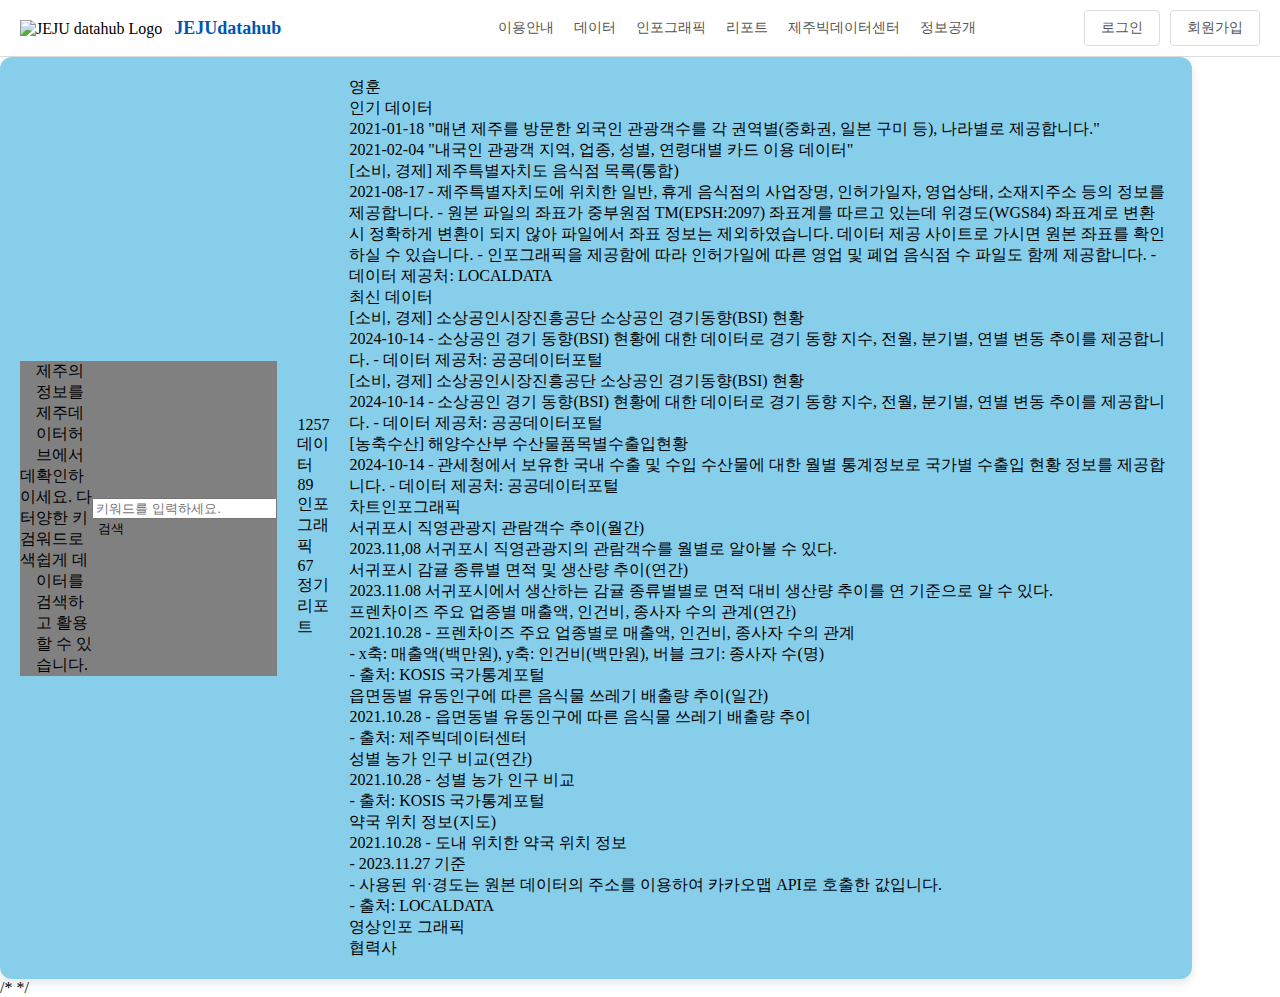
==== index.html @ 3d2c78b9 "first" ====
<!DOCTYPE html>
<html lang="ko">

<head>
    <meta charset="UTF-8">
    <meta name="viewport" content="width=device-width, initial-scale=1.0">
    <title>문성호 홈페이지</title>
    <link rel="stylesheet" href="./style.css">
</head>

<body>


    <!-- 성희 -->
    <header>
        <div> <!-- top-menu global-header -->
            <!-- 네비게이션 바 -->
            <!-- 호버 내일 -->
            <!--이미지 추가 예정-->
            <div class="navbar">
                <!-- 로고 섹션 -->
                <div class="logo">
                    <a href="#" target="_self">
                        <img src="https://via.placeholder.com/30" alt="JEJU datahub Logo">
                        <span>JEJUdatahub</span>
                    </a>
                </div>
                <div></div>

                <!-- 네비게이션 링크 -->
                <div class="nav-links">
                    <a href="#">이용안내</a>
                    <a href="#">데이터</a>
                    <a href="#">인포그래픽</a>
                    <a href="#">리포트</a>
                    <a href="#">제주빅데이터센터</a>
                    <a href="#">정보공개</a>
                </div>

                <!-- 로그인/회원가입 버튼 -->
                <div class="auth-buttons">
                    <button>로그인</button>
                    <button>회원가입</button>
                </div>
            </div>
        </div>
    </header>

    
    <!-- div
        컨테이너
        메인이미지
        두칸 이미지 갖는 클래스
        한칸씩
    
    -->
    <main> 
        <div class = "container">
            <!--데이터 검색 -->
            <div class="mainbackground2">
                <h2 id="bluefont">데이터 검색</h2>
                <p>제주의 정보를 제주데이터허브에서 확인하세요. 다양한 키워드로 쉽게 데이터를 검색하고 활용할 수 있습니다.</p>
                <div>
                    <input type="text" placeholder="키워드를 입력하세요.">
                    <button>검색</button>
                </div>
            </div>
                <div>
                    <!-- ul>li>p>a -->
                    <div>
                        <img src="">
                        <p>1257</p>
                        <span>데이터</spen>
                    </div>
                    <div>
                        <p>89</p>
                        <spen>인포그래픽</spen>
                    </div>
                    <div>
                        <p>67</p>
                        <span>정기리포트</span>
                    </div>
                </div>
                <div>

                    영훈
                    <div>
                        <!-- 인기, 최신데이터 -->
                        <div>
                            <div>
                                <h5>인기 데이터</h5>
                                <ul>
                                    <li>
                                        <a href="">
                                            <i></i>
                                            <h6></h6>
                                            <p>
                                                <span>
                                                    2021-01-18
                                                    <!-- ::after -->
                                                </span>
                                                <span>
                                                    "매년 제주를 방문한 외국인 관광객수를 각 권역별(중화권, 일본 구미 등), 나라별로 제공합니다."
                                                </span>
                                            </p>
                                        </a>
                                    </li>
                                    <li>
                                        <a href="">
                                            <i></i>
                                            <h6></h6>
                                            <p>
                                                <span>
                                                    2021-02-04
                                                    <!-- ::after -->
                                                </span>
                                                <span>
                                                    "내국인 관광객 지역, 업종, 성별, 연령대별 카드 이용 데이터"
                                                </span>
                                            </p>
                                        </a>
                                    </li>
                                    <li>
                                        <a href="">
                                            <i></i>
                                            <h6>[소비, 경제] 제주특별자치도 음식점 목록(통합) </h6>
                                            <p>
                                                <span>
                                                    2021-08-17
                                                    <!-- ::after -->
                                                </span>
                                                <span>
                                                    - 제주특별자치도에 위치한 일반, 휴게 음식점의 사업장명, 인허가일자, 영업상태, 소재지주소 등의 정보를 제공합니다.
                                                    - 원본 파일의 좌표가 중부원점 TM(EPSH:2097) 좌표계를 따르고 있는데 위경도(WGS84) 좌표계로 변환 시
                                                    정확하게 변환이 되지 않아 파일에서 좌표 정보는 제외하였습니다. 데이터 제공 사이트로 가시면 원본 좌표를 확인하실 수
                                                    있습니다.
                                                    - 인포그래픽을 제공함에 따라 인허가일에 따른 영업 및 폐업 음식점 수 파일도 함께 제공합니다.
                                                    - 데이터 제공처: LOCALDATA
                                                    <!-- <::after></::after> -->
                                                </span>
                                            </p>
                                        </a>
                                    </li>
                                </ul>
                            </div>
                            <div>
                                <h5>최신 데이터</h5>
                                <ul>
                                    <li>
                                        <a href="">
                                            <i></i>
                                            <h6> [소비, 경제] 소상공인시장진흥공단 소상공인 경기동향(BSI) 현황 </h6>
                                            <p>
                                                <span>
                                                    2024-10-14
                                                    <!-- ::after -->
                                                </span>
                                                <span>
                                                    - 소상공인 경기 동향(BSI) 현황에 대한 데이터로 경기 동향 지수, 전월, 분기별, 연별 변동 추이를 제공합니다.
                                                    - 데이터 제공처: 공공데이터포털
                                                    <!-- ::after -->
                                                </span>
                                            </p>
                                        </a>
                                    </li>
                                    <li>
                                        <a href="">
                                            <i></i>
                                            <h6> [소비, 경제] 소상공인시장진흥공단 소상공인 경기동향(BSI) 현황 </h6>
                                            <p>
                                                <span>
                                                    2024-10-14
                                                    <!-- ::after -->
                                                </span>
                                                <span>
                                                    - 소상공인 경기 동향(BSI) 현황에 대한 데이터로 경기 동향 지수, 전월, 분기별, 연별 변동 추이를 제공합니다.
                                                    - 데이터 제공처: 공공데이터포털
                                                    <!-- ::after -->
                                                </span>
                                            </p>
                                        </a>
                                    </li>
                                    <li>
                                        <a href="">
                                            <i></i>
                                            <h6> [농축수산] 해양수산부 수산물품목별수출입현황 </h6>
                                            <p>
                                                <span>
                                                    2024-10-14
                                                    <!-- ::after -->
                                                </span>
                                                <span>
                                                    - 관세청에서 보유한 국내 수출 및 수입 수산물에 대한 월별 통계정보로 국가별 수출입 현황 정보를 제공합니다.
                                                    - 데이터 제공처: 공공데이터포털
                                                    <!-- ::after -->
                                                </span>
                                            </p>
                                        </a>
                                    </li>
                                </ul>
                            </div>
                        </div>
                    </div>

                    <div>
                        <!-- 차트인포 그래픽  -->
                        <div>
                            <h5>차트인포그래픽</h5>
                            <a href=""></a>
                            <ul>
                                <li>
                                    <a href="">
                                        <i></i>
                                        <h6>서귀포시 직영관광지 관람객수 추이(월간)</h6>
                                        <p>
                                            <span>
                                                2023.11,08
                                                <!-- after -->
                                            </span>
                                            <span>
                                                서귀포시 직영관광지의 관람객수를 월별로 알아볼 수 있다.
                                                <!-- after -->
                                            </span>
                                        </p>
                                    </a>
                                </li>
                                <li>
                                    <a href="">
                                        <i></i>
                                        <h6>서귀포시 감귤 종류별 면적 및 생산량 추이(연간)</h6>
                                        <p>
                                            <span>
                                                2023.11.08
                                                <!-- after -->
                                            </span>
                                            <span>
                                                서귀포시에서 생산하는 감귤 종류별별로 면적 대비 생산량 추이를 연 기준으로 알 수 있다.
                                                <!-- after -->
                                            </span>
                                        </p>
                                    </a>
                                </li>
                                <li>
                                    <a href="">
                                        <i></i>
                                        <h6>프렌차이즈 주요 업종별 매출액, 인건비, 종사자 수의 관계(연간)</h6>
                                        <p>
                                            <span>
                                                2021.10.28
                                                <!-- after -->
                                            </span>
                                            <span>
                                                - 프렌차이즈 주요 업종별로 매출액, 인건비, 종사자 수의 관계
                                                <br>
                                                - x축: 매출액(백만원), y축: 인건비(백만원), 버블 크기: 종사자 수(명)
                                                <br>
                                                - 출처: KOSIS 국가통계포털
                                                <!-- after -->
                                            </span>
                                        </p>
                                    </a>
                                </li>
                                <li>
                                    <a href="">
                                        <i></i>
                                        <h6>읍면동별 유동인구에 따른 음식물 쓰레기 배출량 추이(일간)</h6>
                                        <p>
                                            <span>
                                                2021.10.28
                                                <!-- <::after></::after> -->
                                            </span>
                                            <span>
                                                - 읍면동별 유동인구에 따른 음식물 쓰레기 배출량 추이
                                                <br>
                                                - 출처: 제주빅데이터센터
                                                <!-- <::after></::after> -->
                                            </span>
                                        </p>
                                    </a>
                                </li>
                                <li>
                                    <a href="">
                                        <i></i>
                                        <h6>성별 농가 인구 비교(연간)</h6>
                                        <p>
                                            <span>
                                                2021.10.28
                                                <!-- <::after></::after> -->
                                            </span>
                                            <span>
                                                - 성별 농가 인구 비교
                                                <br>
                                                - 출처: KOSIS 국가통계포털
                                                <!-- <::after></::after> -->
                                            </span>
                                        </p>
                                    </a>
                                </li>
                                <li>
                                    <a href="">
                                        <i></i>
                                        <h6>약국 위치 정보(지도)</h6>
                                        <p>
                                            <span>
                                                2021.10.28
                                                <!-- <::after></::after> -->
                                            </span>
                                            <span>
                                                - 도내 위치한 약국 위치 정보
                                                <br>
                                                - 2023.11.27 기준
                                                <br>
                                                - 사용된 위·경도는 원본 데이터의 주소를 이용하여 카카오맵 API로 호출한 값입니다.
                                                <br>
                                                - 출처: LOCALDATA
                                                <!-- <::after></::after> -->
                                            </span>
                                        </p>
                                    </a>
                                </li>
                            </ul>
                        </div>

                    </div>

                    <div>
                        <!-- 멀티미디어 -->
                        <div>
                            <h5>영상인포 그래픽</h5>
                            <a href=""></a>
                            <ul>
                                <li>
                                    <ifram></ifram>
                                    <h6></h6>
                                    <p></p>
                                </li>
                                <li>
                                    <ifram></ifram>
                                    <h6></h6>
                                    <p></p>
                                </li>
                                <li>
                                    <ifram></ifram>
                                    <h6></h6>
                                    <p></p>
                                </li>
                                <li>
                                    <ifram></ifram>
                                    <h6></h6>
                                    <p></p>
                                </li>
                                <li>
                                    <ifram></ifram>
                                    <h6></h6>
                                    <p></p>
                                </li>
                                <li>
                                    <ifram></ifram>
                                    <h6></h6>
                                    <p></p>
                                </li>
                            </ul>
                        </div>
                    </div>
                    <!-- 민호 -->
                    <!-- div>.section notice-report  -->
                    <div class="section notice-report">

                </div>

            <div>
                        협력사
        </div>
</main>

    <footer>

    </footer>
    <!-- iframe 추가 -->
</body>

</html>
<!-- adfasdfasdf -->
/* */
<!-- -->
---- style.css ----
/* 초기화 시작 */
body {
    background-color: #fff;
    margin: 0;
    padding: 0;
}

a {
    /* 링크 밑줄 없애기 */
    text-decoration: none;
    color: inherit;
}

img, video {
    max-width: 100%;
    height: auto;
}

button {
    background-color: transparent;
    border: none;
}

h1, h2, h3, h4, h5, h6 {
    font-size: inherit;
    font-weight: inherit;
    margin: 0;
}

ol, ul {
    list-style: none;
    margin: 0;
    padding: 0;
}

p {
    margin: 0;
    padding: 0;
}
/* 초기화 끝 */

/* 네비게이션 스타일 */
.navbar {
    display: flex;
    justify-content: space-between;
    align-items: center;
    padding: 10px 20px;
    background-color: #fff;
    border-bottom: 1px solid #ddd;
}

.navbar .logo {
    display: flex;
    align-items: center;
}

.navbar .logo img {
    height: 30px;
    margin-right: 8px;
}

.navbar .logo span {
    font-size: 18px;
    font-weight: bold;
    color: #0056b3;
}

.navbar .nav-links {
    display: flex;
    gap: 20px;
}

.navbar .nav-links a {
    font-size: 14px;
    color: #555;
}

.navbar .auth-buttons {
    display: flex;
    gap: 10px;
}

.navbar .auth-buttons button {
    padding: 8px 16px;
    border: 1px solid #ddd;
    border-radius: 4px;
    font-size: 14px;
    cursor: pointer;
    color: #555;
}

.navbar .auth-buttons button:hover {
    background-color: #f0f0f0;
}


.mainbackground {
    font-family: Arial, sans-serif;
    margin: 0;
    padding: 0;
    display: flex;
    justify-content: center;
    align-items: center;
    height: 100vh;
    background-color: #f4f8ff;
}
.mainbackground2 {
    margin: 0;
    padding: 0;
    display: flex;
    justify-content: center;
    align-items: center;
    background-color : grey;
}
.container {
    width: 90%;
    max-width: 2000px;
    background-color: skyblue;
    border-radius: 12px;
    padding: 20px;
    box-shadow: 0 4px 10px rgba(0, 0, 0, 0.1);
    display: flex;
    gap: 20px;
    align-items: center;
}

.bluefont {
    font-family: monospace;
    color: #0056b3;
}
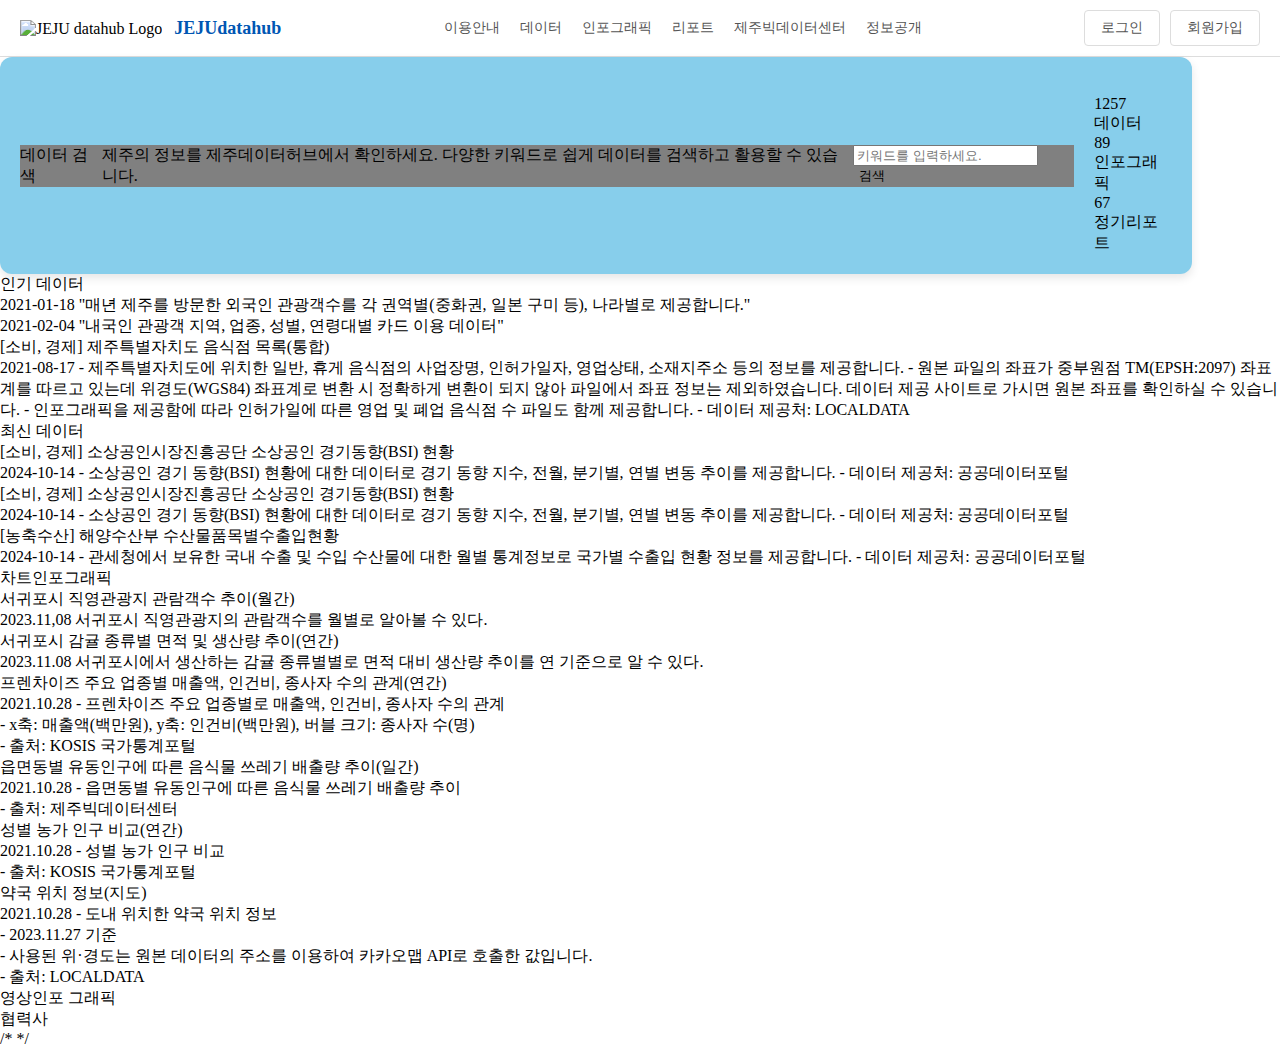
==== commit d6904a3c: "분리" ====
--- a/index.html
+++ b/index.html
@@ -9,8 +9,6 @@
 </head>
 
 <body>
-
-
     <!-- 성희 -->
     <header>
         <div> <!-- top-menu global-header -->
@@ -25,8 +23,7 @@
                         <span>JEJUdatahub</span>
                     </a>
                 </div>
-                <div></div>
-
+                
                 <!-- 네비게이션 링크 -->
                 <div class="nav-links">
                     <a href="#">이용안내</a>
@@ -46,7 +43,7 @@
         </div>
     </header>
 
-    
+
     <!-- div
         컨테이너
         메인이미지
@@ -54,10 +51,9 @@
         한칸씩
     
     -->
-    <main> 
-        <div class = "container">
-            <!--데이터 검색 -->
-            <div class="mainbackground2">
+    <main>
+        <div class="container">
+            <div class="mainbackground2"><!--데이터 검색 -->
                 <h2 id="bluefont">데이터 검색</h2>
                 <p>제주의 정보를 제주데이터허브에서 확인하세요. 다양한 키워드로 쉽게 데이터를 검색하고 활용할 수 있습니다.</p>
                 <div>
@@ -65,313 +61,312 @@
                     <button>검색</button>
                 </div>
             </div>
-                <div>
-                    <!-- ul>li>p>a -->
-                    <div>
-                        <img src="">
-                        <p>1257</p>
-                        <span>데이터</spen>
-                    </div>
-                    <div>
-                        <p>89</p>
-                        <spen>인포그래픽</spen>
-                    </div>
-                    <div>
-                        <p>67</p>
-                        <span>정기리포트</span>
-                    </div>
-                </div>
-                <div>
-
-                    영훈
-                    <div>
-                        <!-- 인기, 최신데이터 -->
-                        <div>
-                            <div>
-                                <h5>인기 데이터</h5>
-                                <ul>
-                                    <li>
-                                        <a href="">
-                                            <i></i>
-                                            <h6></h6>
-                                            <p>
-                                                <span>
-                                                    2021-01-18
-                                                    <!-- ::after -->
-                                                </span>
-                                                <span>
-                                                    "매년 제주를 방문한 외국인 관광객수를 각 권역별(중화권, 일본 구미 등), 나라별로 제공합니다."
-                                                </span>
-                                            </p>
-                                        </a>
-                                    </li>
-                                    <li>
-                                        <a href="">
-                                            <i></i>
-                                            <h6></h6>
-                                            <p>
-                                                <span>
-                                                    2021-02-04
-                                                    <!-- ::after -->
-                                                </span>
-                                                <span>
-                                                    "내국인 관광객 지역, 업종, 성별, 연령대별 카드 이용 데이터"
-                                                </span>
-                                            </p>
-                                        </a>
-                                    </li>
-                                    <li>
-                                        <a href="">
-                                            <i></i>
-                                            <h6>[소비, 경제] 제주특별자치도 음식점 목록(통합) </h6>
-                                            <p>
-                                                <span>
-                                                    2021-08-17
-                                                    <!-- ::after -->
-                                                </span>
-                                                <span>
-                                                    - 제주특별자치도에 위치한 일반, 휴게 음식점의 사업장명, 인허가일자, 영업상태, 소재지주소 등의 정보를 제공합니다.
-                                                    - 원본 파일의 좌표가 중부원점 TM(EPSH:2097) 좌표계를 따르고 있는데 위경도(WGS84) 좌표계로 변환 시
-                                                    정확하게 변환이 되지 않아 파일에서 좌표 정보는 제외하였습니다. 데이터 제공 사이트로 가시면 원본 좌표를 확인하실 수
-                                                    있습니다.
-                                                    - 인포그래픽을 제공함에 따라 인허가일에 따른 영업 및 폐업 음식점 수 파일도 함께 제공합니다.
-                                                    - 데이터 제공처: LOCALDATA
-                                                    <!-- <::after></::after> -->
-                                                </span>
-                                            </p>
-                                        </a>
-                                    </li>
-                                </ul>
-                            </div>
-                            <div>
-                                <h5>최신 데이터</h5>
-                                <ul>
-                                    <li>
-                                        <a href="">
-                                            <i></i>
-                                            <h6> [소비, 경제] 소상공인시장진흥공단 소상공인 경기동향(BSI) 현황 </h6>
-                                            <p>
-                                                <span>
-                                                    2024-10-14
-                                                    <!-- ::after -->
-                                                </span>
-                                                <span>
-                                                    - 소상공인 경기 동향(BSI) 현황에 대한 데이터로 경기 동향 지수, 전월, 분기별, 연별 변동 추이를 제공합니다.
-                                                    - 데이터 제공처: 공공데이터포털
-                                                    <!-- ::after -->
-                                                </span>
-                                            </p>
-                                        </a>
-                                    </li>
-                                    <li>
-                                        <a href="">
-                                            <i></i>
-                                            <h6> [소비, 경제] 소상공인시장진흥공단 소상공인 경기동향(BSI) 현황 </h6>
-                                            <p>
-                                                <span>
-                                                    2024-10-14
-                                                    <!-- ::after -->
-                                                </span>
-                                                <span>
-                                                    - 소상공인 경기 동향(BSI) 현황에 대한 데이터로 경기 동향 지수, 전월, 분기별, 연별 변동 추이를 제공합니다.
-                                                    - 데이터 제공처: 공공데이터포털
-                                                    <!-- ::after -->
-                                                </span>
-                                            </p>
-                                        </a>
-                                    </li>
-                                    <li>
-                                        <a href="">
-                                            <i></i>
-                                            <h6> [농축수산] 해양수산부 수산물품목별수출입현황 </h6>
-                                            <p>
-                                                <span>
-                                                    2024-10-14
-                                                    <!-- ::after -->
-                                                </span>
-                                                <span>
-                                                    - 관세청에서 보유한 국내 수출 및 수입 수산물에 대한 월별 통계정보로 국가별 수출입 현황 정보를 제공합니다.
-                                                    - 데이터 제공처: 공공데이터포털
-                                                    <!-- ::after -->
-                                                </span>
-                                            </p>
-                                        </a>
-                                    </li>
-                                </ul>
-                            </div>
-                        </div>
-                    </div>
-
-                    <div>
-                        <!-- 차트인포 그래픽  -->
-                        <div>
-                            <h5>차트인포그래픽</h5>
-                            <a href=""></a>
-                            <ul>
-                                <li>
-                                    <a href="">
-                                        <i></i>
-                                        <h6>서귀포시 직영관광지 관람객수 추이(월간)</h6>
-                                        <p>
-                                            <span>
-                                                2023.11,08
-                                                <!-- after -->
-                                            </span>
-                                            <span>
-                                                서귀포시 직영관광지의 관람객수를 월별로 알아볼 수 있다.
-                                                <!-- after -->
-                                            </span>
-                                        </p>
-                                    </a>
-                                </li>
-                                <li>
-                                    <a href="">
-                                        <i></i>
-                                        <h6>서귀포시 감귤 종류별 면적 및 생산량 추이(연간)</h6>
-                                        <p>
-                                            <span>
-                                                2023.11.08
-                                                <!-- after -->
-                                            </span>
-                                            <span>
-                                                서귀포시에서 생산하는 감귤 종류별별로 면적 대비 생산량 추이를 연 기준으로 알 수 있다.
-                                                <!-- after -->
-                                            </span>
-                                        </p>
-                                    </a>
-                                </li>
-                                <li>
-                                    <a href="">
-                                        <i></i>
-                                        <h6>프렌차이즈 주요 업종별 매출액, 인건비, 종사자 수의 관계(연간)</h6>
-                                        <p>
-                                            <span>
-                                                2021.10.28
-                                                <!-- after -->
-                                            </span>
-                                            <span>
-                                                - 프렌차이즈 주요 업종별로 매출액, 인건비, 종사자 수의 관계
-                                                <br>
-                                                - x축: 매출액(백만원), y축: 인건비(백만원), 버블 크기: 종사자 수(명)
-                                                <br>
-                                                - 출처: KOSIS 국가통계포털
-                                                <!-- after -->
-                                            </span>
-                                        </p>
-                                    </a>
-                                </li>
-                                <li>
-                                    <a href="">
-                                        <i></i>
-                                        <h6>읍면동별 유동인구에 따른 음식물 쓰레기 배출량 추이(일간)</h6>
-                                        <p>
-                                            <span>
-                                                2021.10.28
-                                                <!-- <::after></::after> -->
-                                            </span>
-                                            <span>
-                                                - 읍면동별 유동인구에 따른 음식물 쓰레기 배출량 추이
-                                                <br>
-                                                - 출처: 제주빅데이터센터
-                                                <!-- <::after></::after> -->
-                                            </span>
-                                        </p>
-                                    </a>
-                                </li>
-                                <li>
-                                    <a href="">
-                                        <i></i>
-                                        <h6>성별 농가 인구 비교(연간)</h6>
-                                        <p>
-                                            <span>
-                                                2021.10.28
-                                                <!-- <::after></::after> -->
-                                            </span>
-                                            <span>
-                                                - 성별 농가 인구 비교
-                                                <br>
-                                                - 출처: KOSIS 국가통계포털
-                                                <!-- <::after></::after> -->
-                                            </span>
-                                        </p>
-                                    </a>
-                                </li>
-                                <li>
-                                    <a href="">
-                                        <i></i>
-                                        <h6>약국 위치 정보(지도)</h6>
-                                        <p>
-                                            <span>
-                                                2021.10.28
-                                                <!-- <::after></::after> -->
-                                            </span>
-                                            <span>
-                                                - 도내 위치한 약국 위치 정보
-                                                <br>
-                                                - 2023.11.27 기준
-                                                <br>
-                                                - 사용된 위·경도는 원본 데이터의 주소를 이용하여 카카오맵 API로 호출한 값입니다.
-                                                <br>
-                                                - 출처: LOCALDATA
-                                                <!-- <::after></::after> -->
-                                            </span>
-                                        </p>
-                                    </a>
-                                </li>
-                            </ul>
-                        </div>
-
-                    </div>
-
-                    <div>
-                        <!-- 멀티미디어 -->
-                        <div>
-                            <h5>영상인포 그래픽</h5>
-                            <a href=""></a>
-                            <ul>
-                                <li>
-                                    <ifram></ifram>
-                                    <h6></h6>
-                                    <p></p>
-                                </li>
-                                <li>
-                                    <ifram></ifram>
-                                    <h6></h6>
-                                    <p></p>
-                                </li>
-                                <li>
-                                    <ifram></ifram>
-                                    <h6></h6>
-                                    <p></p>
-                                </li>
-                                <li>
-                                    <ifram></ifram>
-                                    <h6></h6>
-                                    <p></p>
-                                </li>
-                                <li>
-                                    <ifram></ifram>
-                                    <h6></h6>
-                                    <p></p>
-                                </li>
-                                <li>
-                                    <ifram></ifram>
-                                    <h6></h6>
-                                    <p></p>
-                                </li>
-                            </ul>
-                        </div>
-                    </div>
-                    <!-- 민호 -->
-                    <!-- div>.section notice-report  -->
-                    <div class="section notice-report">
-
-                </div>
-
             <div>
-                        협력사
-        </div>
-</main>
+                <!-- ul>li>p>a -->
+                <div>
+                    <img src="">
+                    <p>1257</p>
+                    <span>데이터</span>
+                </div>
+                <div>
+                    <p>89</p>
+                    <span>인포그래픽</span>
+                </div>
+                <div>
+                    <p>67</p>
+                    <span>정기리포트</span>
+                </div>
+            </div>
+        </div>
+        <div>
+            <!-- <5개 컴포넌트> -->
+        </div>
+
+        <!-- 영훈 -->
+        <div><!-- 인기, 최신데이터 -->
+            <div>
+                <div>
+                    <h5>인기 데이터</h5>
+                    <ul>
+                        <li>
+                            <a href="">
+                                <i></i>
+                                <h6></h6>
+                                <p>
+                                    <span>
+                                        2021-01-18
+                                        <!-- ::after -->
+                                    </span>
+                                    <span>
+                                        "매년 제주를 방문한 외국인 관광객수를 각 권역별(중화권, 일본 구미 등), 나라별로 제공합니다."
+                                    </span>
+                                </p>
+                            </a>
+                        </li>
+                        <li>
+                            <a href="">
+                                <i></i>
+                                <h6></h6>
+                                <p>
+                                    <span>
+                                        2021-02-04
+                                        <!-- ::after -->
+                                    </span>
+                                    <span>
+                                        "내국인 관광객 지역, 업종, 성별, 연령대별 카드 이용 데이터"
+                                    </span>
+                                </p>
+                            </a>
+                        </li>
+                        <li>
+                            <a href="">
+                                <i></i>
+                                <h6>[소비, 경제] 제주특별자치도 음식점 목록(통합) </h6>
+                                <p>
+                                    <span>
+                                        2021-08-17
+                                        <!-- ::after -->
+                                    </span>
+                                    <span>
+                                        - 제주특별자치도에 위치한 일반, 휴게 음식점의 사업장명, 인허가일자, 영업상태, 소재지주소 등의 정보를 제공합니다.
+                                        - 원본 파일의 좌표가 중부원점 TM(EPSH:2097) 좌표계를 따르고 있는데 위경도(WGS84) 좌표계로 변환 시
+                                        정확하게 변환이 되지 않아 파일에서 좌표 정보는 제외하였습니다. 데이터 제공 사이트로 가시면 원본 좌표를 확인하실 수
+                                        있습니다.
+                                        - 인포그래픽을 제공함에 따라 인허가일에 따른 영업 및 폐업 음식점 수 파일도 함께 제공합니다.
+                                        - 데이터 제공처: LOCALDATA
+                                        <!-- <::after></::after> -->
+                                    </span>
+                                </p>
+                            </a>
+                        </li>
+                    </ul>
+                </div>
+                <div>
+                    <h5>최신 데이터</h5>
+                    <ul>
+                        <li>
+                            <a href="">
+                                <i></i>
+                                <h6> [소비, 경제] 소상공인시장진흥공단 소상공인 경기동향(BSI) 현황 </h6>
+                                <p>
+                                    <span>
+                                        2024-10-14
+                                        <!-- ::after -->
+                                    </span>
+                                    <span>
+                                        - 소상공인 경기 동향(BSI) 현황에 대한 데이터로 경기 동향 지수, 전월, 분기별, 연별 변동 추이를 제공합니다.
+                                        - 데이터 제공처: 공공데이터포털
+                                        <!-- ::after -->
+                                    </span>
+                                </p>
+                            </a>
+                        </li>
+                        <li>
+                            <a href="">
+                                <i></i>
+                                <h6> [소비, 경제] 소상공인시장진흥공단 소상공인 경기동향(BSI) 현황 </h6>
+                                <p>
+                                    <span>
+                                        2024-10-14
+                                        <!-- ::after -->
+                                    </span>
+                                    <span>
+                                        - 소상공인 경기 동향(BSI) 현황에 대한 데이터로 경기 동향 지수, 전월, 분기별, 연별 변동 추이를 제공합니다.
+                                        - 데이터 제공처: 공공데이터포털
+                                        <!-- ::after -->
+                                    </span>
+                                </p>
+                            </a>
+                        </li>
+                        <li>
+                            <a href="">
+                                <i></i>
+                                <h6> [농축수산] 해양수산부 수산물품목별수출입현황 </h6>
+                                <p>
+                                    <span>
+                                        2024-10-14
+                                        <!-- ::after -->
+                                    </span>
+                                    <span>
+                                        - 관세청에서 보유한 국내 수출 및 수입 수산물에 대한 월별 통계정보로 국가별 수출입 현황 정보를 제공합니다.
+                                        - 데이터 제공처: 공공데이터포털
+                                        <!-- ::after -->
+                                    </span>
+                                </p>
+                            </a>
+                        </li>
+                    </ul>
+                </div>
+            </div>
+        </div>
+
+        <div><!-- 차트인포 그래픽  -->
+            <div>
+                <h5>차트인포그래픽</h5>
+                <a href=""></a>
+                <ul>
+                    <li>
+                        <a href="">
+                            <i></i>
+                            <h6>서귀포시 직영관광지 관람객수 추이(월간)</h6>
+                            <p>
+                                <span>
+                                    2023.11,08
+                                    <!-- after -->
+                                </span>
+                                <span>
+                                    서귀포시 직영관광지의 관람객수를 월별로 알아볼 수 있다.
+                                    <!-- after -->
+                                </span>
+                            </p>
+                        </a>
+                    </li>
+                    <li>
+                        <a href="">
+                            <i></i>
+                            <h6>서귀포시 감귤 종류별 면적 및 생산량 추이(연간)</h6>
+                            <p>
+                                <span>
+                                    2023.11.08
+                                    <!-- after -->
+                                </span>
+                                <span>
+                                    서귀포시에서 생산하는 감귤 종류별별로 면적 대비 생산량 추이를 연 기준으로 알 수 있다.
+                                    <!-- after -->
+                                </span>
+                            </p>
+                        </a>
+                    </li>
+                    <li>
+                        <a href="">
+                            <i></i>
+                            <h6>프렌차이즈 주요 업종별 매출액, 인건비, 종사자 수의 관계(연간)</h6>
+                            <p>
+                                <span>
+                                    2021.10.28
+                                    <!-- after -->
+                                </span>
+                                <span>
+                                    - 프렌차이즈 주요 업종별로 매출액, 인건비, 종사자 수의 관계
+                                    <br>
+                                    - x축: 매출액(백만원), y축: 인건비(백만원), 버블 크기: 종사자 수(명)
+                                    <br>
+                                    - 출처: KOSIS 국가통계포털
+                                    <!-- after -->
+                                </span>
+                            </p>
+                        </a>
+                    </li>
+                    <li>
+                        <a href="">
+                            <i></i>
+                            <h6>읍면동별 유동인구에 따른 음식물 쓰레기 배출량 추이(일간)</h6>
+                            <p>
+                                <span>
+                                    2021.10.28
+                                    <!-- <::after></::after> -->
+                                </span>
+                                <span>
+                                    - 읍면동별 유동인구에 따른 음식물 쓰레기 배출량 추이
+                                    <br>
+                                    - 출처: 제주빅데이터센터
+                                    <!-- <::after></::after> -->
+                                </span>
+                            </p>
+                        </a>
+                    </li>
+                    <li>
+                        <a href="">
+                            <i></i>
+                            <h6>성별 농가 인구 비교(연간)</h6>
+                            <p>
+                                <span>
+                                    2021.10.28
+                                    <!-- <::after></::after> -->
+                                </span>
+                                <span>
+                                    - 성별 농가 인구 비교
+                                    <br>
+                                    - 출처: KOSIS 국가통계포털
+                                    <!-- <::after></::after> -->
+                                </span>
+                            </p>
+                        </a>
+                    </li>
+                    <li>
+                        <a href="">
+                            <i></i>
+                            <h6>약국 위치 정보(지도)</h6>
+                            <p>
+                                <span>
+                                    2021.10.28
+                                    <!-- <::after></::after> -->
+                                </span>
+                                <span>
+                                    - 도내 위치한 약국 위치 정보
+                                    <br>
+                                    - 2023.11.27 기준
+                                    <br>
+                                    - 사용된 위·경도는 원본 데이터의 주소를 이용하여 카카오맵 API로 호출한 값입니다.
+                                    <br>
+                                    - 출처: LOCALDATA
+                                    <!-- <::after></::after> -->
+                                </span>
+                            </p>
+                        </a>
+                    </li>
+                </ul>
+            </div>
+        </div>
+
+        <div> <!-- 멀티미디어 -->
+            <div>
+                <h5>영상인포 그래픽</h5>
+                <a href=""></a>
+                <ul>
+                    <li>
+                        <ifram></ifram>
+                        <h6></h6>
+                        <p></p>
+                    </li>
+                    <li>
+                        <ifram></ifram>
+                        <h6></h6>
+                        <p></p>
+                    </li>
+                    <li>
+                        <ifram></ifram>
+                        <h6></h6>
+                        <p></p>
+                    </li>
+                    <li>
+                        <ifram></ifram>
+                        <h6></h6>
+                        <p></p>
+                    </li>
+                    <li>
+                        <ifram></ifram>
+                        <h6></h6>
+                        <p></p>
+                    </li>
+                    <li>
+                        <ifram></ifram>
+                        <h6></h6>
+                        <p></p>
+                    </li>
+                </ul>
+            </div>
+        </div>
+        <!-- 민호 -->
+        <!-- div>.section notice-report  -->
+        <div class="section notice-report">
+        </div>
+        <div>
+            협력사
+        </div>
+
+
+    </main>
 
     <footer>
 
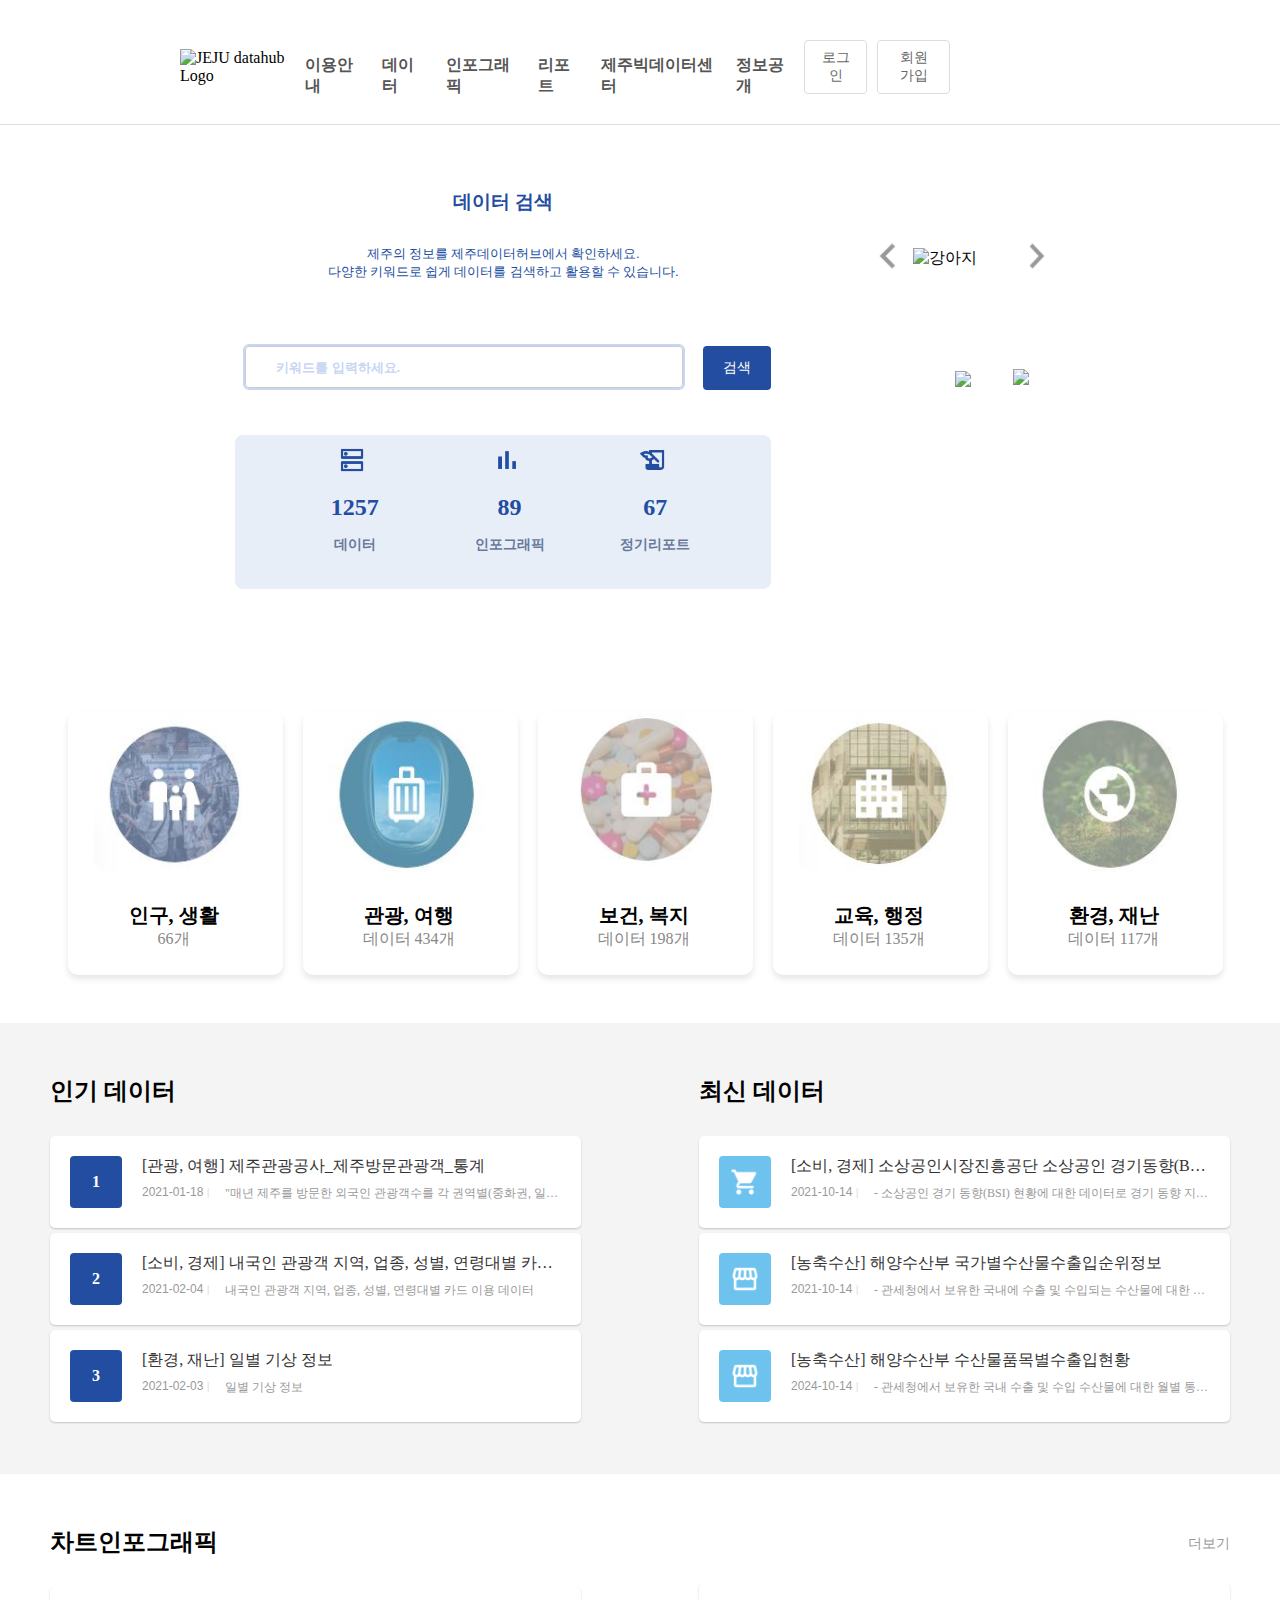
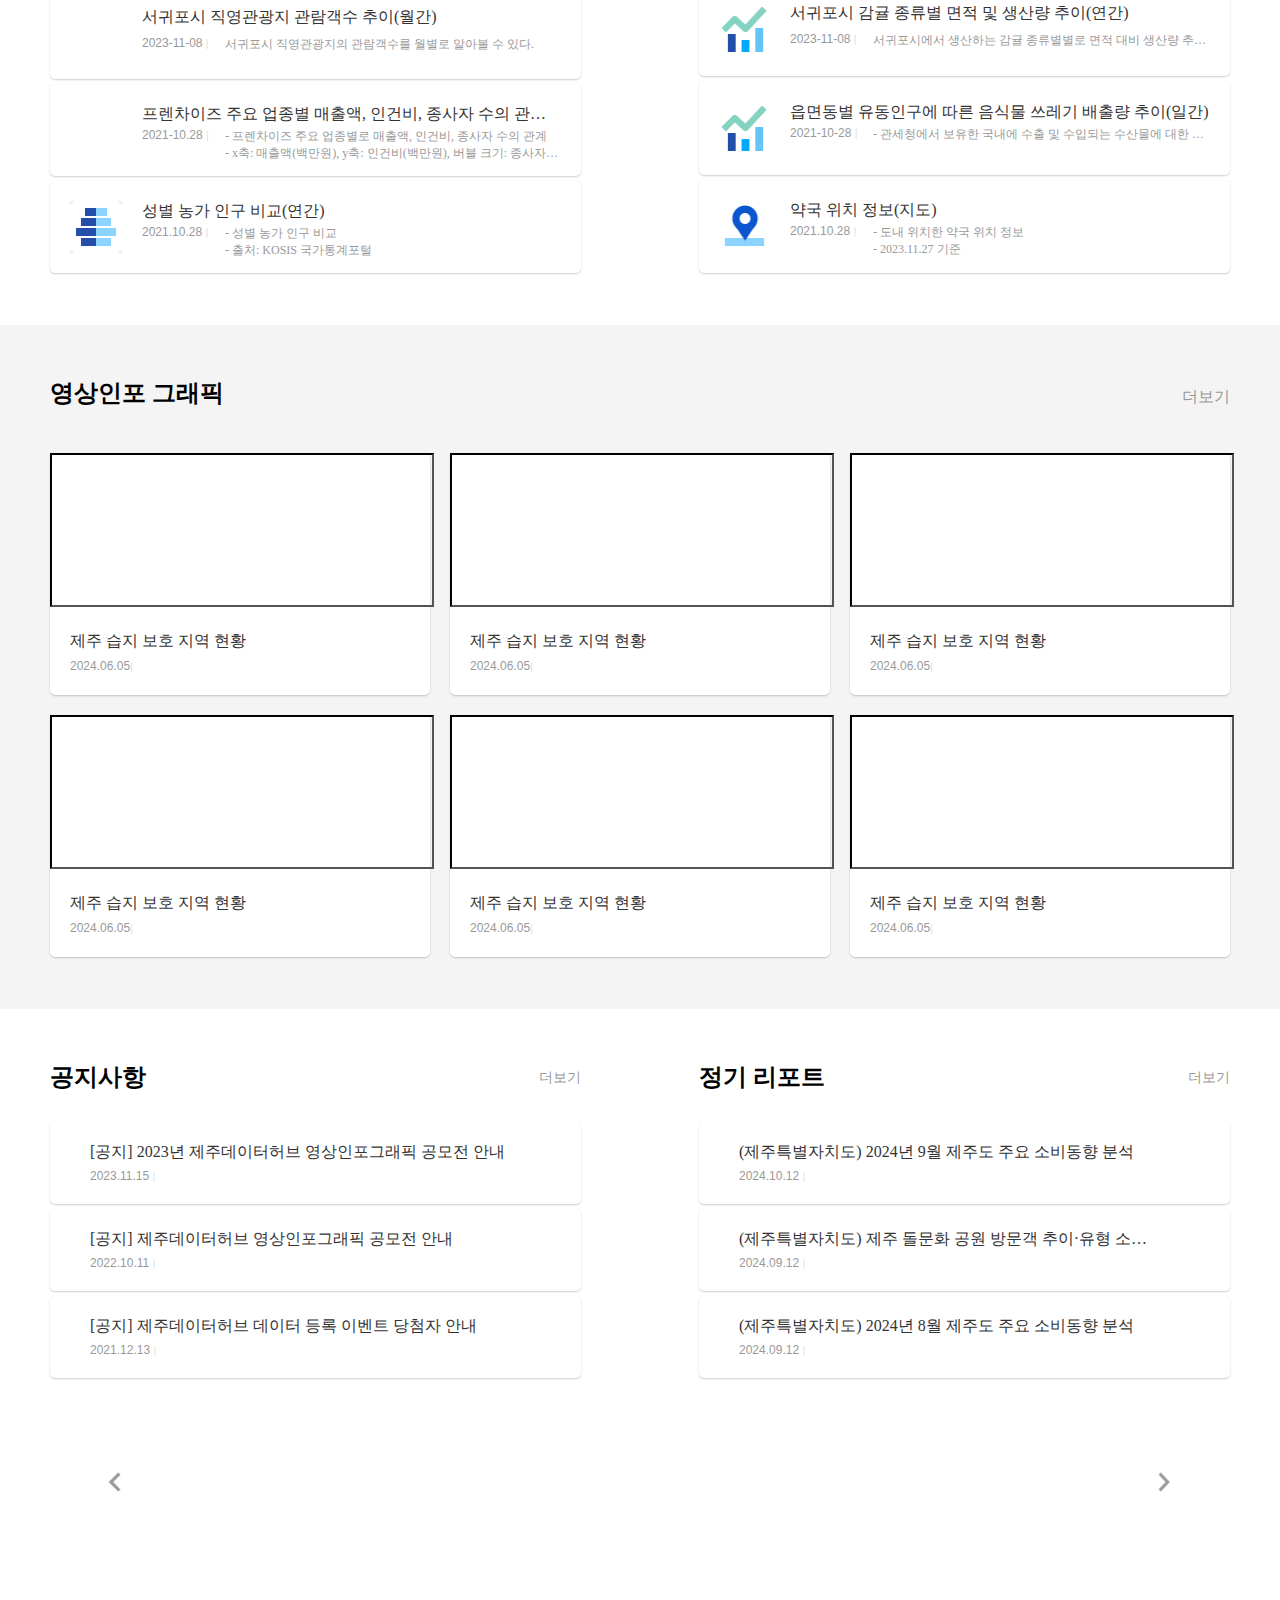
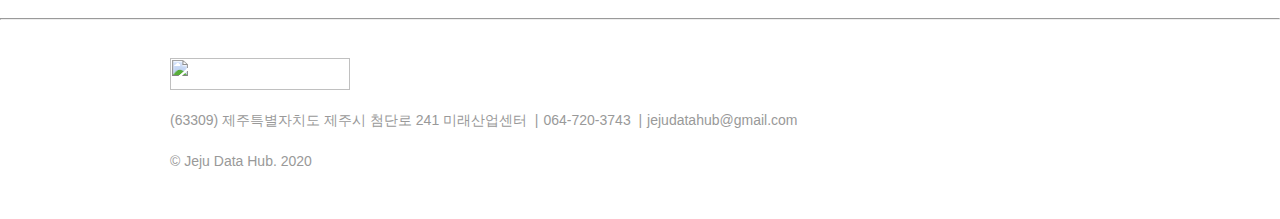
==== commit 60308dc3: "1차완완성" ====
--- a/index.html
+++ b/index.html
@@ -8,31 +8,66 @@
     <link rel="stylesheet" href="./style.css">
 </head>
 
-<body>
+<body class="bg-white">
     <!-- 성희 -->
     <header>
         <div> <!-- top-menu global-header -->
             <!-- 네비게이션 바 -->
             <!-- 호버 내일 -->
-            <!--이미지 추가 예정-->
             <div class="navbar">
                 <!-- 로고 섹션 -->
                 <div class="logo">
                     <a href="#" target="_self">
-                        <img src="https://via.placeholder.com/30" alt="JEJU datahub Logo">
-                        <span>JEJUdatahub</span>
+                        <img class="datahub-img" src="https://www.jejudatahub.net/img/logo-color.24466187.png" alt="JEJU datahub Logo">
                     </a>
                 </div>
-                
+
                 <!-- 네비게이션 링크 -->
                 <div class="nav-links">
-                    <a href="#">이용안내</a>
+                    <!-- <a href="#">이용안내</a>
                     <a href="#">데이터</a>
                     <a href="#">인포그래픽</a>
                     <a href="#">리포트</a>
                     <a href="#">제주빅데이터센터</a>
-                    <a href="#">정보공개</a>
-                </div>
+                    <a href="#">정보공개</a> -->
+                    <ul class="menu">
+                        <li><a href="" style="font-weight: bold">이용안내</a></li>
+                        <li><a href="" style="font-weight: bold">데이터</a></li>
+                        <li class="dropdown">
+                            <a href="" style="font-weight: bold">인포그래픽</a>
+                            <ul class="dropdown-menu">
+                                <li><a href="#" style="font-size: 13px;">차트인포그래픽</a></li>
+                                <li><a href="#" style="font-size: 13px;">영상인포그래픽</a></li>
+                            </ul>
+                        </li>
+                        <li class="dropdown">
+                            <a href="" style="font-weight: bold">리포트</a>
+                            <ul class="dropdown-menu">
+                                <li><a href="#" style="font-size: 13px;">ai리포트</a></li>
+                                <li><a href="#" style="font-size: 13px;">정기리포트</a></li>
+                            </ul>   
+                        </li>
+                        <li class="dropdown">
+                            <a href="" style="font-weight: bold">제주빅데이터센터</a>
+                            <ul class="dropdown-menu">
+                                <li><a href="#" style="font-size: 13px;">센터소개</a></li>
+                                <li><a href="#" style="font-size: 13px;">제공데이터</a></li>
+                                <li><a href="#" style="font-size: 13px;">데이터검색</a></li>
+                                <li><a href="#" style="font-size: 13px;">분석실예약</a></li>
+                                <li><a href="#" style="font-size: 13px;">교육장예약</a></li>
+                            </ul>
+                        </li>
+                        <li class="dropdown">
+                            <a href="" style="font-weight: bold">정보공개</a>
+                            <ul class="dropdown-menu">
+                                <li><a href="info.html" style="font-size: 13px;">문영훈</a></li>
+                                <li><a href="info2.html" style="font-size: 13px;">최민호</a></li>
+                                <li><a href="info3.html" style="font-size: 13px;">양성희</a></li>
+                            </ul>
+                        </li>
+                    </ul>
+                </a>
+            </div>
 
                 <!-- 로그인/회원가입 버튼 -->
                 <div class="auth-buttons">
@@ -41,340 +76,662 @@
                 </div>
             </div>
         </div>
+
     </header>
-
 
     <!-- div
         컨테이너
         메인이미지
         두칸 이미지 갖는 클래스
         한칸씩
-    
     -->
     <main>
-        <div class="container">
-            <div class="mainbackground2"><!--데이터 검색 -->
-                <h2 id="bluefont">데이터 검색</h2>
-                <p>제주의 정보를 제주데이터허브에서 확인하세요. 다양한 키워드로 쉽게 데이터를 검색하고 활용할 수 있습니다.</p>
-                <div>
-                    <input type="text" placeholder="키워드를 입력하세요.">
-                    <button>검색</button>
+        <div>
+            <div class="container_sub">
+                <!-- 1단락v-2 -->
+                <div class="container2-1grid ">
+                    <div class="container1-4 search-section">
+                        <h1 >데이터 검색</h1>
+                        <p>
+                            제주의 정보를 제주데이터허브에서 확인하세요. 
+                            <br>
+                            다양한 키워드로 쉽게 데이터를 검색하고 활용할 수 있습니다.
+                        </p>
+                        <div>
+                            <input type="text" placeholder="키워드를 입력하세요." size="45" class="search-input">
+                            <button class="search-button">검색</button>
+                        </div>
+                        <div >
+                            <div class="info-section">
+                                <ui class="info-item">
+                                    <img src="[data-uri]
+                                    [base64]
+                                    [base64]
+                                    [base64]
+                                    [base64]" 
+                                    style="width: 30px; height: 30px;">
+                                    <a href="">
+                                    <li class="number">1257</li></a>
+                                    <li class="label">데이터</li>
+                                </ui>
+                                <ui class="info-item">
+                                    <img src="[data-uri]
+                                    [base64]
+                                    [base64]
+                                    [base64]
+                                    [base64]
+                                    [base64]"
+                                    style="width: 30px; height: 30px;">
+                                    <a href="">
+                                    <li class="number">89</li></a>
+                                    <li class="label">인포그래픽</li>
+                                </ui>
+                                <ui class="info-item">
+                                    <img src="[data-uri]
+                                    4eNkN3RmVh52TMy7CRlm8nfGc7hKtCC4QWCC0QWuC/ZIG/ADmzgUdPltj6AAAAAElFTkSuQmCC"
+                                    style="width: 30px; height: 30px;">
+                                    <a href="">
+                                    <li class="number">67</li></a>
+                                    <li class="label">정기리포트</li>
+                                </ui>
+                            </div>
+                        </div>
+                    </div>
+                    <div class="container1-2" style="width: 632;">
+                        <div class="container3-1">
+                            <div class="rightSort">
+                                <a href="#">
+                                    <img class="base" src="[data-uri]
+                                nGDw50z1hwAAAAASUVORK5CYII=">
+                                    <img class="hover" src="[data-uri]">                          
+                                </a>
+                            </div>
+
+                            <img src="./img/11.jpg" alt="강아지" class="carouselimg">
+                            <div class="leftSort">
+                                <a href="">
+                                    <img class="base" src="[data-uri]
+                                    AKqAKqgCqgCpACvwCyvqqsL12ujwAAAABJRU5ErkJggg==">
+                                    <img class="hover" src="[data-uri]">
+                                </a>
+                            </div>
+                            <nav class="cloumnstart2 center">
+                            <img src="./img/12.jpg"></nav>
+                        
+                            <div class="leftSort cloumnstart3">
+                                <a href=""><img src="./img/13.jpg"></a>
+                            </div> 
+                        </div>
+                    </div>
                 </div>
             </div>
-            <div>
-                <!-- ul>li>p>a -->
-                <div>
-                    <img src="">
-                    <p>1257</p>
-                    <span>데이터</span>
+        </div>
+        
+    
+    <!--2구역-->
+    <div>
+        <div class="container7" style=width:3119; >
+            <div class="carousel">
+                <div class="hover-image-a"></div>
+                    <a href="">
+                     <div class="cards">
+                        <div class="card">
+                            <img src="./img/population.JPG" alt="인구, 생활">
+                            <h3 class="underline"><strong>인구, 생활</strong>
+                            <p>66개</p>
+                        </div>
+                    </a>
+                    <a href="">
+                        <div class="card">
+                            <img src="./img/travel.JPG" alt="관광, 여행">
+                            <h3 class="underline"><strong>관광, 여행</strong>
+                            <p>데이터 434개</p>
+                        </div>
+                    </a>
+                    <a href="#">
+                        <div class="card">
+                            <img src="./img/health.JPG" alt="보건, 복지">
+                            <h3 class="underline"><strong>보건, 복지</strong>
+                            <p>데이터 198개</p>
+                        </div>
+                    </a>
+                    <a href="#">
+                        <div class="card">
+                            <img src="./img/education.JPG" alt="교육, 행정">
+                            <h3 class="underline"><strong>교육, 행정</strong>
+                            <p class=".text-underline-pposition">데이터 135개</p>
+                        </div>
+                    </a>
+                    <a href="#">
+                        <div class="card">
+                            <img src="./img/enviroment.JPG" alt="환경, 재난">
+                            <h3 class="underline"><strong>환경, 재난</strong>
+                            <p>데이터 117개</p>
+                        </div>
+                    </a>
                 </div>
-                <div>
-                    <p>89</p>
-                    <span>인포그래픽</span>
-                </div>
-                <div>
-                    <p>67</p>
-                    <span>정기리포트</span>
-                </div>
-            </div>
+                <div class="hover-image-b"></div>        
+            </div>        
+        </div>
+    </div>
+
+
+        <!-- 영훈 -->
+    <!-- 인기데이터 -->
+    <div class="container container2-1 bg-gray">
+        <div class="container1-3" style="margin-right:118px;">
+            <div class="container2-1flex">
+                <h5>
+                    인기 데이터
+                </h5>
+
+            </div>
+            <!-- 1번박스 -->
+            <ul class="containerbox">
+                <a href="">
+                    <li class="container3-2">
+                        <i class="iconbox iconNumber">1</i>
+                        <h6 class="overtext">[관광, 여행] 제주관광공사_제주방문관광객_통계 </h6>
+                        <span class="date overtext ">
+                            2021-01-18
+                        </span>
+                        <span class="discription overtext">
+                            "매년 제주를 방문한 외국인 관광객수를 각 권역별(중화권, 일본 구미 등), 나라별로 제공합니다."
+                        </span>
+                    </li>
+                </a>
+            </ul>
+            <!-- 2번박스 -->
+            <ul class="containerbox">
+                <a href="">
+                    <li class="container3-2">
+                        <i class="iconbox iconNumber">2</i>
+                        <h6 class="overtext"> [소비, 경제] 내국인 관광객 지역, 업종, 성별, 연령대별 카드 이용 데이터 </h6>
+                        <span class="date">
+                            2021-02-04
+                        </span>
+                        <span class="discription overtext">
+                            내국인 관광객 지역, 업종, 성별, 연령대별 카드 이용 데이터
+                        </span>
+
+                    </li>
+                </a>
+            </ul>
+            <!-- 3번박스 -->
+            <ul class="containerbox">
+                <a href="">
+                    <li class="container3-2">
+                        <i class="iconbox iconNumber">3</i>
+                        <h6 class="overtext"> [환경, 재난] 일별 기상 정보 </h6>
+                        <span class="date">
+                            2021-02-03
+                        </span>
+                        <span class="discription overtext">
+                            일별 기상 정보
+                        </span>
+
+                    </li>
+                </a>
+            </ul>
+        </div>
+
+
+
+
+        <div class="container1-3">
+            <div class="container2-1flex">
+                <h5>
+                    최신 데이터
+                </h5>
+            </div>
+            <!-- 4번박스 -->
+            <ul class="containerbox">
+                <a href="">
+                    <li class="container3-2">
+                        <i class="back">
+                            <i class="cart"></i>
+                        </i>
+                        <h6 class="overtext"> [소비, 경제] 소상공인시장진흥공단 소상공인 경기동향(BSI) 현황 </h6>
+                        <span class="date overtext ">
+                            2021-10-14
+                        </span>
+                        <span class="discription overtext">
+                            - 소상공인 경기 동향(BSI) 현황에 대한 데이터로 경기 동향 지수, 전월, 분기별, 연별 변동 추이를 제공합니다.
+                            - 데이터 제공처: 공공데이터포털
+                        </span>
+                    </li>
+                </a>
+            </ul>
+            <!-- 5번박스 -->
+            <ul class="containerbox">
+                <a href="">
+                    <li class="container3-2">
+                        <i class="back">
+                            <i class="shop"></i>
+                        </i>
+                        <h6 class="overtext"> [농축수산] 해양수산부 국가별수산물수출입순위정보 </h6>
+                        <span class="date">
+                            2021-10-14
+                        </span>
+                        <span class="discription overtext">
+                            - 관세청에서 보유한 국내에 수출 및 수입되는 수산물에 대한 월별 통계정보를 집계하여 국가별 수출입 순위 정보를 제공합니다.
+                            - 데이터 제공처: 공공데이터포털
+                        </span>
+
+                    </li>
+                </a>
+            </ul>
+            <!--6번박스  -->
+            <ul class="containerbox">
+                <a href="">
+                    <li class="container3-2">
+                        <i class="back">
+                            <i class="shop"></i>
+                        </i>
+                        <h6 class="overtext">[농축수산] 해양수산부 수산물품목별수출입현황</h6>
+
+                        <span class="date">
+                            2024-10-14
+                        </span>
+                        <span class="discription overtext">
+                            - 관세청에서 보유한 국내 수출 및 수입 수산물에 대한 월별 통계정보로 국가별 수출입 현황 정보를 제공합니다.
+                            - 데이터 제공처: 공공데이터포털
+                        </span>
+
+                    </li>
+                </a>
+            </ul>
+        </div>
+    </div>
+
+    <!-- 차트인포 그래픽 -->
+    <div class="container container2-1 bg-white">
+        <div class="container1-3 " style="margin-right:118px;">
+            <div class="container2-1flex">
+                <h5>
+                    차트인포그래픽
+                </h5>
+            </div>
+            <!-- 1번박스 -->
+            <ul class="containerbox">
+                <a href="">
+                    <li class="container3-2">
+                        <i class="iconbox2"></i>
+                        <h6 class="overtext">서귀포시 직영관광지 관람객수 추이(월간) </h6>
+                        <span class="date overtext ">
+                            2023-11-08
+                        </span>
+                        <span class="discription overtext">
+                            서귀포시 직영관광지의 관람객수를 월별로 알아볼 수 있다.
+                        </span>
+                    </li>
+                </a>
+            </ul>
+            <!-- 2번박스 -->
+            <ul class="containerbox">
+                <a href="">
+                    <li class="container3-2">
+                        <i class="iconbox3"></i>
+                        <h6 class="overtext"> 프렌차이즈 주요 업종별 매출액, 인건비, 종사자 수의 관계(연간) </h6>
+                        <span class="date">
+                            2021-10.28
+                        </span>
+                        <span class="discription overtext discriptionOver">
+                            - 프렌차이즈 주요 업종별로 매출액, 인건비, 종사자 수의 관계
+                            <br>
+                            - x축: 매출액(백만원), y축: 인건비(백만원), 버블 크기: 종사자 수(명)
+                            <br>
+                            - 출처: KOSIS 국가통계포털
+                        </span>
+
+                    </li>
+                </a>
+            </ul>
+            <!-- 3번박스 -->
+            <ul class="containerbox">
+                <a href="">
+                    <li class="container3-2">
+                        <i class="iconbox4 iconNumber">3</i>
+                        <h6 class="overtext"> 성별 농가 인구 비교(연간) </h6>
+                        <span class="date">
+                            2021.10.28
+                        </span>
+                        <span class="discription overtext discriptionOver">
+                            - 성별 농가 인구 비교
+                            <br>
+                            - 출처: KOSIS 국가통계포털
+                        </span>
+
+                    </li>
+                </a>
+            </ul>
+        </div>
+
+
+
+
+        <div class="container1-3">
+            <div class="container2-1flex rightSort">
+                <a href="" class="alinkPlus">더보기</a>
+            </div>
+            <!-- 4번박스 -->
+            <ul class="containerbox">
+                <a href="">
+                    <li class="container3-2">
+                        <img src="[data-uri]" alt="" class="iconbox">
+                        <h6 class="overtext"> 서귀포시 감귤 종류별 면적 및 생산량 추이(연간) </h6>
+
+                        <span class="date overtext ">
+                            2023-11-08
+                        </span>
+                        <span class="discription overtext">
+                            서귀포시에서 생산하는 감귤 종류별별로 면적 대비 생산량 추이를 연 기준으로 알 수 있다.
+                        </span>
+
+                    </li>
+                </a>
+            </ul>
+            <!-- 5번박스 -->
+            <ul class="containerbox">
+                <a href="">
+                    <li class="container3-2">
+                        <img src="[data-uri]" alt="" class="iconbox">
+                        <h6 class="overtext"> 읍면동별 유동인구에 따른 음식물 쓰레기 배출량 추이(일간)</h6>
+
+                        <span class="date">
+                            2021-10-28
+                        </span>
+                        <span class="discription overtext discriptionOver">
+                            - 관세청에서 보유한 국내에 수출 및 수입되는 수산물에 대한 월별 통계정보를 집계하여 국가별 수출입 순위 정보를 제공합니다.
+                            - 데이터 제공처: 공공데이터포털
+                        </span>
+
+                    </li>
+                </a>
+            </ul>
+            <!--6번박스  -->
+            <ul class="containerbox">
+                <a href="">
+                    <li class="container3-2">
+                        <img src="[data-uri]" alt="" class="iconbox">
+                        <h6 class="overtext">약국 위치 정보(지도)</h6>
+
+                        <span class="date">
+                            2021.10.28
+                        </span>
+                        <span class="discription overtext discriptionOver">
+                            - 도내 위치한 약국 위치 정보
+                            <br>
+                            - 2023.11.27 기준
+                            <br>
+                            - 사용된 위·경도는 원본 데이터의 주소를 이용하여 카카오맵 API로 호출한 값입니다.
+                            <br>
+                            - 출처: LOCALDATA
+                        </span>
+
+                    </li>
+                </a>
+            </ul>
+        </div>
+    </div>
+
+    <!-- 영상인포 그래픽 -->
+    <div class="bg-gray container container1-2"> <!-- 멀티미디어 -->
+        <div class="containerflex">
+            <h5>영상인포 그래픽</h5>
+            <a href="" class="alinkPlus">더보기</a>
         </div>
         <div>
-            <!-- <5개 컴포넌트> -->
-        </div>
-
-        <!-- 영훈 -->
-        <div><!-- 인기, 최신데이터 -->
-            <div>
-                <div>
-                    <h5>인기 데이터</h5>
-                    <ul>
-                        <li>
-                            <a href="">
-                                <i></i>
-                                <h6></h6>
-                                <p>
-                                    <span>
-                                        2021-01-18
-                                        <!-- ::after -->
-                                    </span>
-                                    <span>
-                                        "매년 제주를 방문한 외국인 관광객수를 각 권역별(중화권, 일본 구미 등), 나라별로 제공합니다."
-                                    </span>
-                                </p>
-                            </a>
-                        </li>
-                        <li>
-                            <a href="">
-                                <i></i>
-                                <h6></h6>
-                                <p>
-                                    <span>
-                                        2021-02-04
-                                        <!-- ::after -->
-                                    </span>
-                                    <span>
-                                        "내국인 관광객 지역, 업종, 성별, 연령대별 카드 이용 데이터"
-                                    </span>
-                                </p>
-                            </a>
-                        </li>
-                        <li>
-                            <a href="">
-                                <i></i>
-                                <h6>[소비, 경제] 제주특별자치도 음식점 목록(통합) </h6>
-                                <p>
-                                    <span>
-                                        2021-08-17
-                                        <!-- ::after -->
-                                    </span>
-                                    <span>
-                                        - 제주특별자치도에 위치한 일반, 휴게 음식점의 사업장명, 인허가일자, 영업상태, 소재지주소 등의 정보를 제공합니다.
-                                        - 원본 파일의 좌표가 중부원점 TM(EPSH:2097) 좌표계를 따르고 있는데 위경도(WGS84) 좌표계로 변환 시
-                                        정확하게 변환이 되지 않아 파일에서 좌표 정보는 제외하였습니다. 데이터 제공 사이트로 가시면 원본 좌표를 확인하실 수
-                                        있습니다.
-                                        - 인포그래픽을 제공함에 따라 인허가일에 따른 영업 및 폐업 음식점 수 파일도 함께 제공합니다.
-                                        - 데이터 제공처: LOCALDATA
-                                        <!-- <::after></::after> -->
-                                    </span>
-                                </p>
-                            </a>
-                        </li>
-                    </ul>
-                </div>
-                <div>
-                    <h5>최신 데이터</h5>
-                    <ul>
-                        <li>
-                            <a href="">
-                                <i></i>
-                                <h6> [소비, 경제] 소상공인시장진흥공단 소상공인 경기동향(BSI) 현황 </h6>
-                                <p>
-                                    <span>
-                                        2024-10-14
-                                        <!-- ::after -->
-                                    </span>
-                                    <span>
-                                        - 소상공인 경기 동향(BSI) 현황에 대한 데이터로 경기 동향 지수, 전월, 분기별, 연별 변동 추이를 제공합니다.
-                                        - 데이터 제공처: 공공데이터포털
-                                        <!-- ::after -->
-                                    </span>
-                                </p>
-                            </a>
-                        </li>
-                        <li>
-                            <a href="">
-                                <i></i>
-                                <h6> [소비, 경제] 소상공인시장진흥공단 소상공인 경기동향(BSI) 현황 </h6>
-                                <p>
-                                    <span>
-                                        2024-10-14
-                                        <!-- ::after -->
-                                    </span>
-                                    <span>
-                                        - 소상공인 경기 동향(BSI) 현황에 대한 데이터로 경기 동향 지수, 전월, 분기별, 연별 변동 추이를 제공합니다.
-                                        - 데이터 제공처: 공공데이터포털
-                                        <!-- ::after -->
-                                    </span>
-                                </p>
-                            </a>
-                        </li>
-                        <li>
-                            <a href="">
-                                <i></i>
-                                <h6> [농축수산] 해양수산부 수산물품목별수출입현황 </h6>
-                                <p>
-                                    <span>
-                                        2024-10-14
-                                        <!-- ::after -->
-                                    </span>
-                                    <span>
-                                        - 관세청에서 보유한 국내 수출 및 수입 수산물에 대한 월별 통계정보로 국가별 수출입 현황 정보를 제공합니다.
-                                        - 데이터 제공처: 공공데이터포털
-                                        <!-- ::after -->
-                                    </span>
-                                </p>
-                            </a>
-                        </li>
-                    </ul>
-                </div>
-            </div>
-        </div>
-
-        <div><!-- 차트인포 그래픽  -->
-            <div>
-                <h5>차트인포그래픽</h5>
-                <a href=""></a>
-                <ul>
+            <ul class="container3-2video">
+                <a href="" class="containerboxVideo">
                     <li>
-                        <a href="">
-                            <i></i>
-                            <h6>서귀포시 직영관광지 관람객수 추이(월간)</h6>
-                            <p>
-                                <span>
-                                    2023.11,08
-                                    <!-- after -->
-                                </span>
-                                <span>
-                                    서귀포시 직영관광지의 관람객수를 월별로 알아볼 수 있다.
-                                    <!-- after -->
-                                </span>
-                            </p>
-                        </a>
-                    </li>
+                        <iframe width="100%" height="100%" src="https://www.youtube.com/embed/ZCiaPMSngVA"></iframe>
+                        <h6 class="videoh6margin">제주 습지 보호 지역 현황</h6>
+                        <p class="date videodatemargin">2024.06.05</p>
+
+                    </li>
+                </a>
+                <a href="" class="containerboxVideo">
                     <li>
-                        <a href="">
-                            <i></i>
-                            <h6>서귀포시 감귤 종류별 면적 및 생산량 추이(연간)</h6>
-                            <p>
-                                <span>
-                                    2023.11.08
-                                    <!-- after -->
-                                </span>
-                                <span>
-                                    서귀포시에서 생산하는 감귤 종류별별로 면적 대비 생산량 추이를 연 기준으로 알 수 있다.
-                                    <!-- after -->
-                                </span>
-                            </p>
-                        </a>
-                    </li>
+                        <iframe width="100%" height="100%" src="https://www.youtube.com/embed/ZCiaPMSngVA"></iframe>
+                        <h6 class="videoh6margin">제주 습지 보호 지역 현황</h6>
+                        <p class="date videodatemargin">2024.06.05</p>
+
+                    </li>
+                </a>
+                <a href="" class="containerboxVideo">
                     <li>
-                        <a href="">
-                            <i></i>
-                            <h6>프렌차이즈 주요 업종별 매출액, 인건비, 종사자 수의 관계(연간)</h6>
-                            <p>
-                                <span>
-                                    2021.10.28
-                                    <!-- after -->
-                                </span>
-                                <span>
-                                    - 프렌차이즈 주요 업종별로 매출액, 인건비, 종사자 수의 관계
-                                    <br>
-                                    - x축: 매출액(백만원), y축: 인건비(백만원), 버블 크기: 종사자 수(명)
-                                    <br>
-                                    - 출처: KOSIS 국가통계포털
-                                    <!-- after -->
-                                </span>
-                            </p>
-                        </a>
-                    </li>
+                        <iframe width="100%" height="100%" src="https://www.youtube.com/embed/ZCiaPMSngVA"></iframe>
+                        <h6 class="videoh6margin">제주 습지 보호 지역 현황</h6>
+                        <p class="date videodatemargin">2024.06.05</p>
+
+                    </li>
+                </a>
+                <a href="" class="containerboxVideo">
                     <li>
-                        <a href="">
-                            <i></i>
-                            <h6>읍면동별 유동인구에 따른 음식물 쓰레기 배출량 추이(일간)</h6>
-                            <p>
-                                <span>
-                                    2021.10.28
-                                    <!-- <::after></::after> -->
-                                </span>
-                                <span>
-                                    - 읍면동별 유동인구에 따른 음식물 쓰레기 배출량 추이
-                                    <br>
-                                    - 출처: 제주빅데이터센터
-                                    <!-- <::after></::after> -->
-                                </span>
-                            </p>
-                        </a>
-                    </li>
+                        <iframe width="100%" height="100%" src="https://www.youtube.com/embed/ZCiaPMSngVA"></iframe>
+                        <h6 class="videoh6margin">제주 습지 보호 지역 현황</h6>
+                        <p class="date videodatemargin">2024.06.05</p>
+
+                    </li>
+                </a>
+                <a href="" class="containerboxVideo">
                     <li>
-                        <a href="">
-                            <i></i>
-                            <h6>성별 농가 인구 비교(연간)</h6>
-                            <p>
-                                <span>
-                                    2021.10.28
-                                    <!-- <::after></::after> -->
-                                </span>
-                                <span>
-                                    - 성별 농가 인구 비교
-                                    <br>
-                                    - 출처: KOSIS 국가통계포털
-                                    <!-- <::after></::after> -->
-                                </span>
-                            </p>
-                        </a>
-                    </li>
+                        <iframe width="100%" height="100%" src="https://www.youtube.com/embed/ZCiaPMSngVA"></iframe>
+                        <h6 class="videoh6margin">제주 습지 보호 지역 현황</h6>
+                        <p class="date videodatemargin">2024.06.05</p>
+
+                    </li>
+                </a>
+                <a href="" class="containerboxVideo">
                     <li>
-                        <a href="">
-                            <i></i>
-                            <h6>약국 위치 정보(지도)</h6>
-                            <p>
-                                <span>
-                                    2021.10.28
-                                    <!-- <::after></::after> -->
-                                </span>
-                                <span>
-                                    - 도내 위치한 약국 위치 정보
-                                    <br>
-                                    - 2023.11.27 기준
-                                    <br>
-                                    - 사용된 위·경도는 원본 데이터의 주소를 이용하여 카카오맵 API로 호출한 값입니다.
-                                    <br>
-                                    - 출처: LOCALDATA
-                                    <!-- <::after></::after> -->
-                                </span>
-                            </p>
-                        </a>
-                    </li>
-                </ul>
-            </div>
-        </div>
-
-        <div> <!-- 멀티미디어 -->
-            <div>
-                <h5>영상인포 그래픽</h5>
-                <a href=""></a>
-                <ul>
-                    <li>
-                        <ifram></ifram>
-                        <h6></h6>
-                        <p></p>
-                    </li>
-                    <li>
-                        <ifram></ifram>
-                        <h6></h6>
-                        <p></p>
-                    </li>
-                    <li>
-                        <ifram></ifram>
-                        <h6></h6>
-                        <p></p>
-                    </li>
-                    <li>
-                        <ifram></ifram>
-                        <h6></h6>
-                        <p></p>
-                    </li>
-                    <li>
-                        <ifram></ifram>
-                        <h6></h6>
-                        <p></p>
-                    </li>
-                    <li>
-                        <ifram></ifram>
-                        <h6></h6>
-                        <p></p>
-                    </li>
-                </ul>
-            </div>
-        </div>
+                        <iframe width="100%" height="100%" src="https://www.youtube.com/embed/ZCiaPMSngVA"></iframe>
+                        <h6 class="videoh6margin">제주 습지 보호 지역 현황</h6>
+                        <p class="date videodatemargin">2024.06.05</p>
+
+                    </li>
+                </a>
+            </ul>
+        </div>
+    </div>
         <!-- 민호 -->
         <!-- div>.section notice-report  -->
-        <div class="section notice-report">
-        </div>
-        <div>
-            협력사
-        </div>
-
-
-    </main>
-
-    <footer>
-
-    </footer>
-    <!-- iframe 추가 -->
+    <!-- 공지사항 -->
+     <!-- 공지사항, 정기리포트 con2-1 flex -->
+     <div class="container container2-1 bg-white">
+        <!-- 박스 3개로 con1-3, 1열 3행 -->
+        <div class="container1-3" style="margin-right:118px;">
+            <div class="container2-1flex justify-between">
+                <h5>
+                    공지사항
+                </h5>
+                <a href="" class="alinkPlus">더보기</a>
+            </div>
+            <!-- 1번박스 -->
+            <ul class="containerbox">
+                <a href="">
+                    <li class="container1-2">
+                        <div class="container2-1grid">
+                            <h6 class="overtext grid_merge1">[공지] 2023년 제주데이터허브 영상인포그래픽 공모전 안내</h6>
+                            <img class="icon-newbox grid_merge2" src="./img/newlabel.PNG" alt=""></img>
+                        </div>
+                        <div>
+                            <span class="date overtext">
+                            2023.11.15
+                            </span>
+                        </div>
+                    </li>
+                </a>
+            </ul>
+            <!-- 2번박스 -->
+            <ul class="containerbox">
+                <a href="">
+                    <li class="container1-2">
+                        <div>
+                            <h6 class="overtext">[공지] 제주데이터허브 영상인포그래픽 공모전 안내
+                            <img src="" alt="">
+                            </h6>
+                        </div>
+                        <div>    
+                            <span class="date overtext">
+                                2022.10.11
+                            </span>
+                        </div>
+                    </li>
+                </a>
+            </ul>
+            <!-- 3번박스 -->
+            <ul class="containerbox">
+                <a href="">
+                    <li class="container1-2">
+                        <div>
+                            <h6 class="overtext">[공지] 제주데이터허브 데이터 등록 이벤트 당첨자 안내
+                            <img src="" alt="">
+                            </h6>
+                        </div>
+                        <div>    
+                            <span class="date overtext">
+                                2021.12.13
+                            </span>
+                        </div>
+                    </li>
+                </a>
+            </ul>
+        </div>
+
+
+
+        <div class="container1-3">
+            <div class="container2-1flex justify-between">
+                <h5>
+                    정기 리포트
+                </h5>
+                <a href="" class="alinkPlus">더보기</a>
+            </div>
+            <!-- 4번박스 -->
+            <ul class="containerbox">
+                <a href="">
+                    <li class="container1-2">
+                        <div class="container2-1grid">
+                            <h6 class="grid_merge1">(제주특별자치도) 2024년 9월 제주도 주요 소비동향 분석</h6>
+                            <img class="icon-newbox grid_merge2" src="./img/newlabel.PNG" alt=""></img>
+                            
+                        </div>
+                        <div>
+                            <span class="date overtext">
+                            2024.10.12
+                            </span>
+                        </div>
+                    </li>
+                </a>
+            </ul>
+            <!-- 5번박스 -->
+            <ul class="containerbox">
+                <a href="">
+                    <li class="container1-2">
+                        <div>
+                            <h6 class="overtext">(제주특별자치도) 제주 돌문화 공원 방문객 추이·유형 소셜 분석
+                             <img src="" alt="">
+                            </h6>
+                        </div>
+                        <div>    
+                            <span class="date overtext">
+                                2024.09.12
+                            </span>
+                        </div>
+                    </li>
+                </a>
+            </ul>
+            <!-- 6번박스 -->
+            <ul class="containerbox">
+                <a href="">
+                    <li class="container1-2">
+                        <div>
+                            <h6 class="overtext">(제주특별자치도) 2024년 8월 제주도 주요 소비동향 분석
+                             <img src="" alt="">
+                            </h6>
+                        </div>
+                        <div>    
+                            <span class="date overtext">
+                                2024.09.12
+                            </span>
+                        </div>
+                    </li>
+                </a>
+            </ul>
+        </div>
+    </div>
+    <!-- flex클래스 : 화살표까지 8개로 flex 후 space-around 여기서 기본 마진 설정, 자식 a태그에 이미지 넣기 -->
+    <div class="">
+        <ul class="carousel-flex">
+            <li>
+                <button type="button">                    
+                    <a href="">
+                        <img class="hover-image-a carousel-btn-size" src="">
+                    </a>            
+                </button>
+            </li>
+            <li class="carousel-label">
+                <a href="">
+                    <img class="carousel-img-size"src="https://www.jejudatahub.net/img/banner-logo-001.403f2146.png" alt="">
+                </a>
+            </li>
+            <li class="carousel-label">
+                <a href="">
+                    <img src="https://www.jejudatahub.net/img/banner-logo-002.24dcdc8b.png" alt="">
+                </a>
+            </li>
+            <li class="carousel-label">
+                <a href="">
+                    <img src="https://www.jejudatahub.net/img/banner-logo-003.a5c175cc.png" alt="">
+                </a>
+            </li>
+            <li class="carousel-label">
+                <a href="">
+                    <img src="https://www.jejudatahub.net/img/banner-logo-004.a0ea2df8.png" alt="">
+                </a>
+            </li>
+            <li class="carousel-label">
+                <a href="">
+                    <img src="https://www.jejudatahub.net/img/banner-logo-005.12990a6a.png" alt="">
+                </a>
+            </li>
+            <li>
+                <a href="">
+                    <img src="https://www.jejudatahub.net/img/banner-logo-006.72324a52.png" alt="">
+                </a>
+            </li>
+            <li">
+                <button type="button">
+                    <a href="">
+                        <img class="hover-image-b carousel-btn-size" src="">
+                    </a>
+                </button>
+            </li>
+        </ul>
+    </div>
+
+    <hr>
+    
+    <div class="footer2-1flex">
+        <div class="footer">
+
+            <img class="datahub-img" src="https://www.jejudatahub.net/img/logo-color.24466187.png" alt="">
+            <ul class="address footer-li">
+                <li>
+                    (63309) 제주특별자치도 제주시 첨단로 241 미래산업센터 &nbsp| 
+                </li>
+                <li>
+                    064-720-3743 &nbsp| 
+                </li>
+                <li>
+                    jejudatahub@gmail.com
+                </li>
+            </ul>
+            <ul class="address">&copy Jeju Data Hub. 2020</ul>
+        </div>
+        <div class="footer-blank"></div>    
+    </div>
 </body>
 
-</html>
-<!-- adfasdfasdf -->
-/* */
-<!-- -->+</html>--- a/style.css
+++ b/style.css
@@ -1,130 +1,1122 @@
 /* 초기화 시작 */
+
 body {
     background-color: #fff;
     margin: 0;
     padding: 0;
 }
-
+  
 a {
     /* 링크 밑줄 없애기 */
     text-decoration: none;
     color: inherit;
 }
-
-img, video {
+  
+img,
+  video {
     max-width: 100%;
     height: auto;
 }
-
+  
 button {
     background-color: transparent;
     border: none;
 }
-
-h1, h2, h3, h4, h5, h6 {
+  
+h1,
+h2,
+h3,
+h4,
+h5,
+h6 {
     font-size: inherit;
     font-weight: inherit;
     margin: 0;
 }
-
-ol, ul {
+  
+ol,
+ul {
     list-style: none;
     margin: 0;
     padding: 0;
 }
-
+  
 p {
     margin: 0;
     padding: 0;
 }
+  
 /* 초기화 끝 */
-
+  
+/* 범용 */
+.flex {
+    display: flex;
+}
+  
+.gird {
+    display: grid;
+}
+  
+.items-center {
+    align-items: center;
+}
+  
+.justify-center {
+    justify-content: center;
+}
+  
+/* 간격 */
+.justify-between {
+    justify-content: space-between;
+  
+}
+  
+/* 삭제 */
+.flex-row {
+    flex-direction: row;
+}
+  
+.flex-col {
+    flex-direction: column;
+}
+  
+/* 나중에수정 */
+.font-blue {
+    font-style: #224da0;
+}
+  
+.font-bord {
+    font-weight: bold;
+}
+  
+.bg-white {
+    background-color: white;
+}
+  
+/* 테스트 */
+.bg-test {
+    background-color: #fff;
+}
+  
+  
+/* 범용끝 */
+  
 /* 네비게이션 스타일 */
+  
+  
 .navbar {
     display: flex;
     justify-content: space-between;
-    align-items: center;
-    padding: 10px 20px;
+    padding: 40px 30px 30px 0px;
     background-color: #fff;
     border-bottom: 1px solid #ddd;
 }
-
+  
+  
 .navbar .logo {
     display: flex;
     align-items: center;
-}
-
+    padding: 0px 0px 0px 180px;
+}
+  
 .navbar .logo img {
     height: 30px;
     margin-right: 8px;
 }
-
+  
 .navbar .logo span {
     font-size: 18px;
     font-weight: bold;
     color: #0056b3;
 }
-
-.navbar .nav-links {
-    display: flex;
+  
+.nav-links {
+    padding-right: 10px;
+    width: 590px;
+    height: 50px;
+    
+}
+  
+/* 위의 nav에 상속이 되니까 다시 flex를 만들어줘서 */
+.navbar .nav-links>ul {
+    display: flex;
+    justify-content: space-between;
     gap: 20px;
 }
-
+  
 .navbar .nav-links a {
-    font-size: 14px;
+    font-size: 16px;
     color: #555;
 }
-
+  
 .navbar .auth-buttons {
     display: flex;
     gap: 10px;
-}
-
+    padding-right: 300px;
+}
+  
 .navbar .auth-buttons button {
     padding: 8px 16px;
     border: 1px solid #ddd;
     border-radius: 4px;
     font-size: 14px;
     cursor: pointer;
-    color: #555;
-}
+    color: #666;
+}
+  
+  .navbar .auth-buttons button:hover {
+    color: #0056b3;
+    outline: 1px solid #0056b3
+  }
+  
+  
+  .menu {
+    list-style: none;
+    padding: 0;
+    margin: 0;
+    display: flex;
+  }
+  
+  .menu>li {
+    position: relative;
+  }
+  
+  .menu>li>a {
+    display: block;
+    padding: 15px 0px;
+    color: #535353;
+    text-decoration: none;
+    border-bottom: 2px solid transparent;
+  
+  }
+  
+  .menu>li>a:hover {
+    color: #0056b3;
+    border-bottom: 2px solid #0056b3;
+    /* 밑줄 효과 */
+    border-color: #0056b3 #fff #fff;
+  
+  }
+  
+  /* 드롭다운 메뉴 스타일 */
+  .dropdown-menu {
+    display: none;
+    /* 기본적으로 숨기기 */
+    position: absolute;
+    top: 100%;
+    /* 상위 메뉴 바로 아래에 위치 */
+    left: 0;
+    background-color: #ffffff;
+    list-style: none;
+    padding: 10px 0;
+    margin: 0;
+    box-shadow: 0px 4px 8px rgba(0, 0, 0, 0.1);
+    border: 1px solid #e0e0e0;
+    min-width: 150px;
+    outline: 1px;
+    border-color: blue white white;
+  }
+  
+  .dropdown-menu li a {
+    display: block;
+    padding: 10px 20px;
+    color: #333;
+    text-decoration: none;
+    white-space: nowrap;
+    /* 텍스트 줄바꿈 방지 */
+  
+  }
+  
+  .dropdown-menu li a .wel {
+    font-size: 12px;
+  
+  }
+  
+  .dropdown-menu li a:hover {
+    color: #0056b3;
+    font-size: 12px;
+  
+  }
+  
+  /* 드롭다운 메뉴가 보이도록 설정 */
+  .dropdown:hover .dropdown-menu {
+    display: block;
+  }
+  
+  
+  /* 데이터 */
+  
+  .search-box {
+    gap: 10px;
+    margin-bottom: 20px;
+  
+  }
+  
+  .container_sub {
+    background-image: url("https://www.jejudatahub.net/img/bg-home.6b92b93c.jpg");
+    display: ruby-base-container;
+    padding: 64px 0px;
+    margin: 0px 180px;
+    border-radius: 20px;
+  }
+  
+  .search-section {
+    flex-direction: column;
+    /* 세로 방향 정렬 */
+    align-items: flex-start;
+    /* 왼쪽 정렬 */
+  
+  }
+  
+  .search-section h1 {
+    text-align: center;
+    /* 글씨 가운데 정렬 */
+    font-size: larger;
+    /* 제목 왼쪽 정렬 */
+    color: #224da0;
+    /* 글씨 색상 */
+    font-weight: bold;
+    /* 글씨 굵게 */
+    margin-bottom: 10px;
+    /* 제목 아래에 여백 추가 */
+  }
+  
+  .search-section p {
+    color: #224da0;
+    /* 글씨 색상 */
+    font-size: small;
+    /* 글씨 사이즈 작게 */
+    text-align: center;
+    /* 단락 왼쪽 정렬 */
+    margin-bottom: 0px;
+    /* 단락 아래에 여백 추가 */
+  }
+  
+  .search-section div {
+    display: flex;
+    /* 정보 박스들을 flexbox로 설정 */
+    justify-content: space-evenly;
+    /* 항목들 사이 공간 균등 배분 */
+    width: 100%;
+    /* 부모 요소의 너비에 맞게 설정 */
+    margin: 5px 0;
+    /* 위아래 여백 추가 */
+  }
+  
+  .search-section img {
+    width: 50px;
+    /* 이미지의 너비 설정 */
+    height: auto;
+    /* 비율 유지 */
+  }
+  
+  .search-section div>div {
+    text-align: center;
+    /* 정보 박스 내부 텍스트 가운데 정렬 */
+  }
+  
+  /* 검색 */
+  .search-bar {
+    display: flex;
+    /* 검색 바 내부 요소들을 flexbox로 설정 */
+    align-items: center;
+    /* 세로 정렬을 가운데로 설정 */
+    margin-bottom: 20px;
+    /* 아래쪽 여백 추가 */
+  }
+  
+  .search-input {
+    flex: 0 0 300px;
+    height: 20px;
+    /* 입력 필드가 가능한 모든 공간을 차지하도록 설정 */
+    padding: 10px 30px;
+    /* 여백 추가 */
+    border: 1px solid #ccc;
+    /* 입력 필드 테두리 */
+    outline: 2px solid #c8d6f3;
+    /* 테두리 추가 */
+    border-radius: 4px;
+    /* 모서리 둥글게 */
+    font-size: 13px;
+    /* 폰트 크기 설정 */
+    margin: 40px 20px 10px 10px;
+  }
+  
+  .search-input::placeholder {
+    color: #c8d6f3;
+    font-weight: bold;
+  
+  }
+  
+  .search-button {
+    display: inline-block;
+    padding: 13px 20px;
+    /* 버튼 여백 설정 */
+    margin-left: 10px;
+    /* 버튼과 입력 필드 사이의 간격 */
+    background-color: #224da0;
+    /* 버튼 배경색 설정 */
+    color: white;
+    /* 버튼 텍스트 색상 */
+    border: none;
+    /* 버튼 테두리 제거 */
+    border-radius: 4px;
+    /* 모서리 둥글게 */
+    cursor: pointer;
+    /* 커서 포인터로 변경 */
+    font-size: 14px;
+    /* 버튼 폰트 크기 설정 */
+    white-space: nowrap;
+    /* 텍스트 가로 표시 */
+    margin: 40px 0px 10px 0px;
+  }
+  
+  .search-button:hover {
+    background-color: #5775b3;
+    /* 버튼 호버 시 배경색 변경 */
+  }
+  
+  .info-section {
+    display: flex;
+    /* 자식 요소 정렬 */
+    justify-content: space-around;
+    /* 간격 유지 */
+    align-items: center;
+    /* 세로축 중앙 정렬 */
+    margin-top: 50px;
+    /*위에 20px 여백 추가*/
+    background-color: #e7eef8;
+    /* 배경색상 */
+    padding: 5px;
+    /* 내부 20px 여백 추가 */
+    border-radius: 8px;
+    /* 모서리 둥글게 */
+    list-style-type: none;
+    margin: 20px 10px 10px 40px;
+  
+  }
+  
+  .info-item {
+    display: flex;
+    flex-direction: column;
+    /* 세로 방향 정렬 */
+    align-items: center;
+    /* 세로축 중앙 */
+    color: #224da0;
+    padding: 5px 5px 20px 0px;
+  }
+  
+  .info-item img {
+    width: 0px;
+    height: 30px;
+    margin-bottom: 9px;
+    align-items: center;
+    padding: 0px 5px 10px 0px;
+  }
+  
+  .number {
+    font-size: 24px;
+    font-weight: bold;
+    padding: 0px 20px 10px 20px;
+  }
+  
+  .label {
+    font-size: 14px;
+    margin-top: 5px;
+    color: #68799c;
+    padding: 0px 0px 10px 0px;
+    font-weight: bold;
+  
+  }
+  
+  #screen_left {
+    float: left;
+    width: 50%;
+  }
+  
+  #screen_right {
+    /* left: 100px; */
+    /* top: 50px; */
+    /* right: 100px; */
+    width: 50%;
+    height: auto;
+    margin: 20px;
+    display: flex;
+    align-items: center;
+    justify-content: center;
+  }
+  
+  #screen_right img {
+    width: 500px;
+    height: auto;
+    border-radius: 8px;
+  }
+  
+  /* 복지 화살표 */
+  .container7 {
+    display: block;
+    padding: 80px 0px;
+    flex-wrap: wrap;
+    justify-content: center;
+    display: flex;
+    align-items: center;
+  
+  }
+  
+  /* 화살표 < 회색 */
+  .hover-image-a {
+    content: url('[data-uri]');
+    opacity: 1;
+  }
+  
+  /* 화살표 > 회색*/
+  .hover-image-b {
+    content: url('[data-uri]');
+    opacity: 1;
+  
+  }
+  
+  /* 화살표 < 파란색*/
+  .hover-image-a:hover {
+    content: url('[data-uri]');
+    /* 호버 숨기기 */
+  }
+  
+  /* 화살표 > 파란색*/
+  .hover-image-b:hover {
+    content: url('[data-uri]');
+  
+  }
+  
+  .underline {
+    text-decoration: none;
+    /*기본 상태 밑줄X */
+    color: black
+  }
+  
+  .underline:hover {
+    text-decoration: underline;
+  }
+  
+  /*복지 2부분*/
+  .container_1 {
+    /* 화면 컨테이너 */
+    display: flex;
+    justify-content: center;
+    align-items: center;
+    height: 20vh;
+    /* 화면 전체 높이를 차지하여 중앙 배치 */
+  
+  }
+  
+  .carouselimg {
+    width: 100%;
+    height: auto;
+  
+  }
+  
+  .carousel {
+    display: flex;
+    /* 전체 컨테이너 설정 */
+    align-items: center;
+    /* 가운데 정렬 */
+    gap: 10px;
+    /* 간격 조절 */
+    height: 200px;
+  }
+  
+  .arrow {
+    background: none;
+    /* 버튼 투명하게 */
+    border: none;
+    /* 테두리 제거 */
+    font-size: 24px;
+    /* 화살콘 아이콘 크기 조절 */
+    cursor: pointer;
+    /* 마우스 포인터 변경 */
+  }
+  
+  .cards {
+    display: flex;
+    /* 카드 가로 방향 */
+    gap: 20px;
+    /* 카드 간격 조절 */
+    overflow-x: auto;
+    /* 가로 방향 스크롤 */
+    padding: 52px 64px;
+    /* 컨테이너 상하 여백 */
+  
+  }
+  
+  .card {
+    width: 160px;
+    /*  카드 너비 */
+    padding: 1px 26px;
+    /* 카드 내부 여백 */
+    text-align: center;
+    /* 카드 내부 텍스트 가운데 정렬 */
+    background-color: #fff;
+    /* 카드 배경색 지정 */
+    border-radius: 10px;
+    /* 카드 모서리 둥굴게 */
+    box-shadow: 0 4px 6px rgba(0, 0, 0, 0.1);
+    /* 카드 그림자 */
+    border-bottom: 4px solid transparent;
+    border-right: 3px solid transparent;
+    transition: box-shadow 0.3s ease;
+  }
+  
+  .card:hover {
+    border-bottom: 4px solid darkgray;
+    border-right: 3px solid darkgray;
+    box-shadow: 0 2px 8px rgba(139, 133, 100, 0.1);
+    /* 수평, 수직, 흐림, 색상 */
+    transition: box-shadow 0.3s ease;
+    /* 부드러운 전환 효과 */
+  }
+  
+  .card img {
+    width: 160px;
+    /* 이미지 크기 일정하게 */
+    height: 160px;
+    border-radius: 10%;
+    /* 이미지 원형 */
+    margin-bottom: 5px;
+    /* 이미지와 텍스트 사이 간격 */
+    padding: 0px;
+  }
+  
+  .card h3 {
+    font-size: 20px;
+    /* 카드 제목 설정 */
+    margin: 20px 0;
+    /* 제목 위아래 여백 */
+  }
+  
+  .card p {
+    font-size: 16px;
+    /* 텍스트 글자 */
+    color: #888;
+    /* 텍스트 색상 */
+  }
+  
+  /* --------- */
+  
+  .bg-gray {
+    background-color: #F4F4F4;
+  }
+  
+  .bg-white {
+    background-color: white;
+  }
+  
+  
+  h5 {
+    /* 폰트사이즈 */
+    font-weight: bold;
+    font-size: 24px;
+  }
+  
+  h6 {
+    /* 폰트사이즈 */
+    /* background-color: #8ca0ff; */
+    font-size: 16px;
+    color: #333333;
+    grid-column: 2 / span 2;
+    width: 419px;
+    height: 24px;
+    margin: 0px 0px 0px 20px;
+  
+  }
+  
+  .videoh6margin {
+    margin: 20px 20px 0px;
+  }
+  
+  .icon-newbox {
+  
+    width: 16px;
+    height: 16px;
+    justify-content: center;
+    align-items: center;
+  }
+  
+  .address {
+    /* footer 어드레스 폰트 */
+    display: inline-block;
+    color: rgb(153, 153, 153);
+    font-family: Apple SD Gothic Neo, 애플 SD 산돌고딕 Neo, Montserrat, Noto Sans KR, 나눔고딕, NanumGothic, 맑은 고딕, Malgun Gothic, 돋움, Dotum, sans-serif;
+    font-size: 14px;
+    line-height: 21px;
+  
+    height:21px;
+    padding-right: 20px;
+  }
+  
+  .iconbox {
+    display: flex;
+    grid-row: 1 / span 2;
+    width: 52px;
+    height: 52px;
+    border-radius: 4px;
+    justify-content: center;
+    /* 가로 중앙 정렬 */
+    align-items: center;
+    /* 세로 중앙 정렬 */
+  }
 
-.navbar .auth-buttons button:hover {
-    background-color: #f0f0f0;
+  .iconbox2 {
+    display: flex;
+    grid-row: 1 / span 2;
+    width: 52px;
+    height: 52px;
+    border-radius: 4px;
+    justify-content: center;
+    /* 가로 중앙 정렬 */
+    align-items: center;
+    /* 세로 중앙 정렬 */
+    content: url(https://www.jejudatahub.net/img/ico-chart-line-multi.3323751c.png);
+    
+  }
+  .iconbox3 {
+    display: flex;
+    grid-row: 1 / span 2;
+    width: 52px;
+    height: 52px;
+    border-radius: 4px;
+    justify-content: center;
+    /* 가로 중앙 정렬 */
+    align-items: center;
+    /* 세로 중앙 정렬 */
+    content: url(https://www.jejudatahub.net/img/ico-chart-bubble.9e90bc20.png);  
+}
+  .iconbox4 {
+    display: flex;
+    grid-row: 1 / span 2;
+    width: 52px;
+    height: 52px;
+    border-radius: 4px;
+    justify-content: center;
+    /* 가로 중앙 정렬 */
+    align-items: center;
+    /* 세로 중앙 정렬 */
+    content: url([data-uri]);
+}
+.back {
+    display: flex;
+    grid-row: 1 / span 2;
+    width: 52px;
+    height: 52px;
+    border-radius: 4px;
+    justify-content: center;
+    /* 가로 중앙 정렬 */
+    align-items: center;
+    /* 세로 중앙 정렬 */
+    background-color: #6ec3ee;
+}
+  
+.cart {
+    width: 30px;
+    height: 30px;
+    content: url('[data-uri]');
+}
+.shop {
+    width: 30px;
+    height: 30px;
+    content: url('[data-uri]')
 }
 
+.iconNumber {
+    background-color: #224DA0;
+    color: white;
+    font-size: 16px;
+    font-weight: bold;
+    text-align: center;
+  
+    font-style: normal;
+}
+  
+.alinkPlus { 
+    color: #999999;
+    margin: 8px 0px 0px;
+  
+}
+  
+/* 데이터란 왼쪽 화살표 */
+.rightSort {
+    display: flex;
+    justify-content: flex-end;
+    /* 가로 중앙 정렬 */
+    align-items: center;
+    /* 세로 중앙 정렬 */
+}
+  
+  .rightSort a {
+    display: inline-block;
+    /* a 태그를 블록처럼 다룸 */
+    position: relative;
+    /* position을 relative로 설정 */
+  }
+  
+  .rightSort img {
+    width: 50px;
+    /* 이미지 너비 설정 */
+    height: auto;
+    /* 비율 유지 */
+    transition: opacity 0.3s ease;
+    /* 전환 효과 */
+  }
+  
+  .rightSort img.hover {
+    position: absolute;
+    /* 호버 이미지의 위치를 절대적으로 설정 */
+    top: 0;
+    /* 상단 정렬 */
+    left: 0;
+    /* 좌측 정렬 */
+    opacity: 0;
+    /* 기본적으로 보이지 않음 */
+  }
+  
+  .rightSort a:hover img.base {
+    opacity: 0;
+    /* 호버 시 기본 이미지를 투명하게 만듦 */
+  }
+  
+  
+  .leftSort {
+    display: flex;
+    justify-content: flex-start;
+    /* 가로 중앙 정렬 */
+    align-items: center;
+    /* 세로 중앙 정렬 */
+  }
+  
+  .leftSort a {
+    display: inline-block;
+    /* a 태그를 블록처럼 다룸 */
+    position: relative;
+    /* position을 relative로 설정 */
+  }
+  
+  .leftSort img {
+    width: 50px;
+    /* 이미지 너비 설정 */
+    height: auto;
+    /* 비율 유지 */
+    transition: opacity 0.3s ease;
+    /* 전환 효과 */
+  }
+  
+  .leftSort img.hover {
+    position: absolute;
+    /* 호버 이미지의 위치를 절대적으로 설정 */
+    top: 0;
+    /* 상단 정렬 */
+    left: 0;
+    /* 좌측 정렬 */
+    opacity: 0;
+    /* 기본적으로 보이지 않음 */
+  }
+  
+  .leftSort a:hover img.base {
+    opacity: 0;
+    /* 호버 시 기본 이미지를 투명하게 만듦 */
+  }
+  
+  .leftSort a:hover img.hover {
+    opacity: 1;
+    /* 호버 시 호버 이미지를 보이게 만듦 */
+  }
+  
+  .center {
+    display: flex;
+    justify-content: center;
+  
+  }
+  
+  /* .left {
+    justify-items: start;
+  }
+  
+  .right {
+    justify-items: end;
+  } */
+  
+  
+  .date {
+    /* 날짜 폰트사이즈 */
+    /* 추가 */
+    font-family: Apple SD Gothic Neo, 애플 SD 산돌고딕 Neo, Montserrat, Noto Sans KR, 나눔고딕, NanumGothic, 맑은 고딕, Malgun Gothic, 돋움, Dotum, sans-serif;
+    color: #999999;
+    font-size: 12px;
+    width: 82px;
+    height: 15px;
+    margin: 0px 0px 0px 20px;
+  }
+  
+  .videodatemargin {
+    margin: 4px 20px 0px;
+  }
+  
+  .date::after {
+    content: "|";
+    /* 텍스트나 기호를 추가 */
+    color: #E1E1E1;
+    font-size: 0.9em;
+    /* 폰트 크기 */
+    margin: -5px 0px 0px;
+    /* 여백 추가 */
+  }
+  
+  .discription {
+    /* 날짜옆 폰트 사이즈 */
+    font-size: 12px;
+    /* background-color: blue; */
+    color: #999999;
+    width: 335px;
+    height: 18px;
+  }
+  
+  .discriptionOver {
+    width: 335px;
+    height: 33px;
+  }
+  
+  .overtext {
+    overflow: hidden;
+    white-space: nowrap;
+    text-overflow: ellipsis;
+  }
 
-.mainbackground {
-    font-family: Arial, sans-serif;
-    margin: 0;
-    padding: 0;
-    display: flex;
-    justify-content: center;
-    align-items: center;
-    height: 100vh;
-    background-color: #f4f8ff;
-}
-.mainbackground2 {
-    margin: 0;
-    padding: 0;
-    display: flex;
-    justify-content: center;
-    align-items: center;
-    background-color : grey;
-}
-.container {
-    width: 90%;
-    max-width: 2000px;
-    background-color: skyblue;
-    border-radius: 12px;
+  
+  .container {
+    display: block;
+    padding: 52px 0px;
+    flex-wrap: wrap;
+    justify-content: center;
+  }
+  
+  .container2-1 {
+    display: flex;
+    flex-wrap: wrap;
+    justify-content: center;
+    gap: 0px;
+  }
+  
+  .container2-1grid {
+    display: grid;
+    grid-template-columns: repeat(2, auto);
+  }
+  
+  .container2-1flex {
+    display: flex;
+    width: 531px;
+    margin: 0px 0px 24px;
+    font-size: 14px;
+
+  }
+  
+  .containerflex {
+    display: flex;
+    width: 1180px;
+    margin: 0px 0px 24px;
+  
+    justify-content: space-between;
+    align-items: center;
+    /* 요소들이 세로 가운데 정렬되도록 */
+  }
+  
+  .container1-2 {
+    display: grid;
+    grid-template-rows: repeat(2, auto);
+    grid-template-columns: repeat(1, auto);
+    /* margin: 0px 59px 0px 0px; */
+  }
+  
+  /* 추가 */
+  .container1-2flex {
+    display: flex;
+    flex-direction: column;
+    
+    width :490px;
+    height: 52px;
+    gap: 0px;
+    
+  }
+  
+  .container1-3 {
+    /* background-color: grey; */
+    display: grid;
+    grid-template-rows: repeat(3, auto);
+    gap: 5px;
+    /* margin: 0px 59px 0px 0px; */
+  }
+  
+  .container1-4 {
+    display: grid;
+    grid-template-rows: repeat(4, auto);
+    gap: 20px;
+    justify-content: center;
+    align-items: center;
+  }
+  
+  .container3-1 {
+    display: grid;
+    grid-template-columns: repeat(3, auto);
+    align-items: center;
+  }
+  
+  /* 상자 */
+  .container3-2 {
+    display: grid;
+    grid-template-columns: repeat(3, auto);
+    grid-template-rows: repeat(2, auto);
+    width: 490px;
+    height: 52px;
+  }
+  
+  .container3-2video {
+    display: grid;
+    grid-template-columns: repeat(3, auto);
+    grid-template-rows: repeat(2, auto);
+    justify-content: center;
+    width: 1180px;
+    gap: 0px 20px;
+  }
+  
+  .containerboxVideo {
+    width: 380px;
+    height: 242px;
+    border-radius: 5px;
+    margin: 20px 0px 0px;
+    background-color: white;
+    box-shadow: 0px 1px 2px rgba(0, 0, 0, 0.2);
+  
+  }
+  
+  .containerboxVideo:hover {
+    border-bottom: 4px solid darkgray transparent;
+    border-right: 3px solid darkgray transparent;
+    box-shadow: 4px 4px 8px rgba(0, 0, 0, 0.2);
+  }
+  
+  
+  .containerbox {
+    width: auto;
+    height: auto;
+    border-radius: 5px;
     padding: 20px;
-    box-shadow: 0 4px 10px rgba(0, 0, 0, 0.1);
-    display: flex;
-    gap: 20px;
-    align-items: center;
-}
+    background-color: white;
+    align-items: center;
+    align-content: center;
+    box-shadow: 0px 1px 2px rgba(0, 0, 0, 0.2);
+  }
+  
+  .containerbox:hover {
+    border-bottom: 4px solid darkgray transparent;
+    border-right: 3px solid darkgray transparent;
+    box-shadow: 4px 4px 8px rgba(0, 0, 0, 0.2);
+  }
+  .cloumnstart2 {
+    grid-column-start: 2;
+  }
+  
+  .cloumnstart2 {
+    grid-column-start: 2;
+  }
+  
+  .cloumnstart3 {
+    grid-column-start: 3;
+  }
 
-.bluefont {
-    font-family: monospace;
-    color: #0056b3;
-}+  .grid_merge1 {
+    grid-column: 1 / 3;
+    grid-row: 1 /  2;
+  }
+  
+  .grid_merge2 {
+    grid-column: 3 / 4;
+    grid-row: 1 / 2;
+  }
+  
+  /* 카로셀 섹션*/
+  .carousel-flex {
+    display: flex;
+    flex-direction: row;
+    justify-content: center;
+    width : 100%;
+    margin : 0px 0px 24px;
+    padding : 32px 0px;
+    height: 100px;
+  }
+  
+  .carousel-btn-size {
+    width: 38px;
+    height: 38px;
+    margin: 0px 50px;
+  }
+  
+  .carousel-label {
+    display: flex;
+    align-items: center;
+    width: 180px;
+    height: 35px;
+  }
+  
+  
+  /* footer 추가 */
+  .footer2-1flex{
+  
+    display: flex;
+    /* width가 100%으로 되어야 고정 가능 */
+    width : 100%;
+    height: 70px;
+    margin : 0px 0px 24px;
+    margin-top: 50px;
+    padding: 5px 5px 50px 50px;
+    justify-content: center;
+  }
+  
+  .footer {
+    display : flex;
+    justify-content: center;
+    width: 840px;
+    /* 일단 px로 고정 후 나중에 확인 */
+    /* width: calc(100% / 2);
+    justify-content: flex-end; */
+    height: 80px;
+    margin-left: 120px;
+    align-items: baseline;
+    flex-direction: column;
+  }
+  
+  /* footer 여백, 센터 고정 시키기 위함 */
+  .footer-blank {
+  
+    width: 500px;
+    /* 마찬가지 */
+    /* width: calc(100% / 2); */
+    align-items: center;
+    justify-content: center;
+    padding: 5px 5px 50px 50px;
+  }
+  
+  /* 이미지 사이즈 */
+  .datahub-img {
+    width: 180px;
+    height: 32px;
+}
+  
+
+  
+  /* flex 리스트 방향 행으로 정렬 */
+.footer-li {
+    display: flex;
+    flex-direction: row;
+    gap: 5px;
+    margin-top: 20px;
+    margin-bottom: 20px;
+}
+
+  